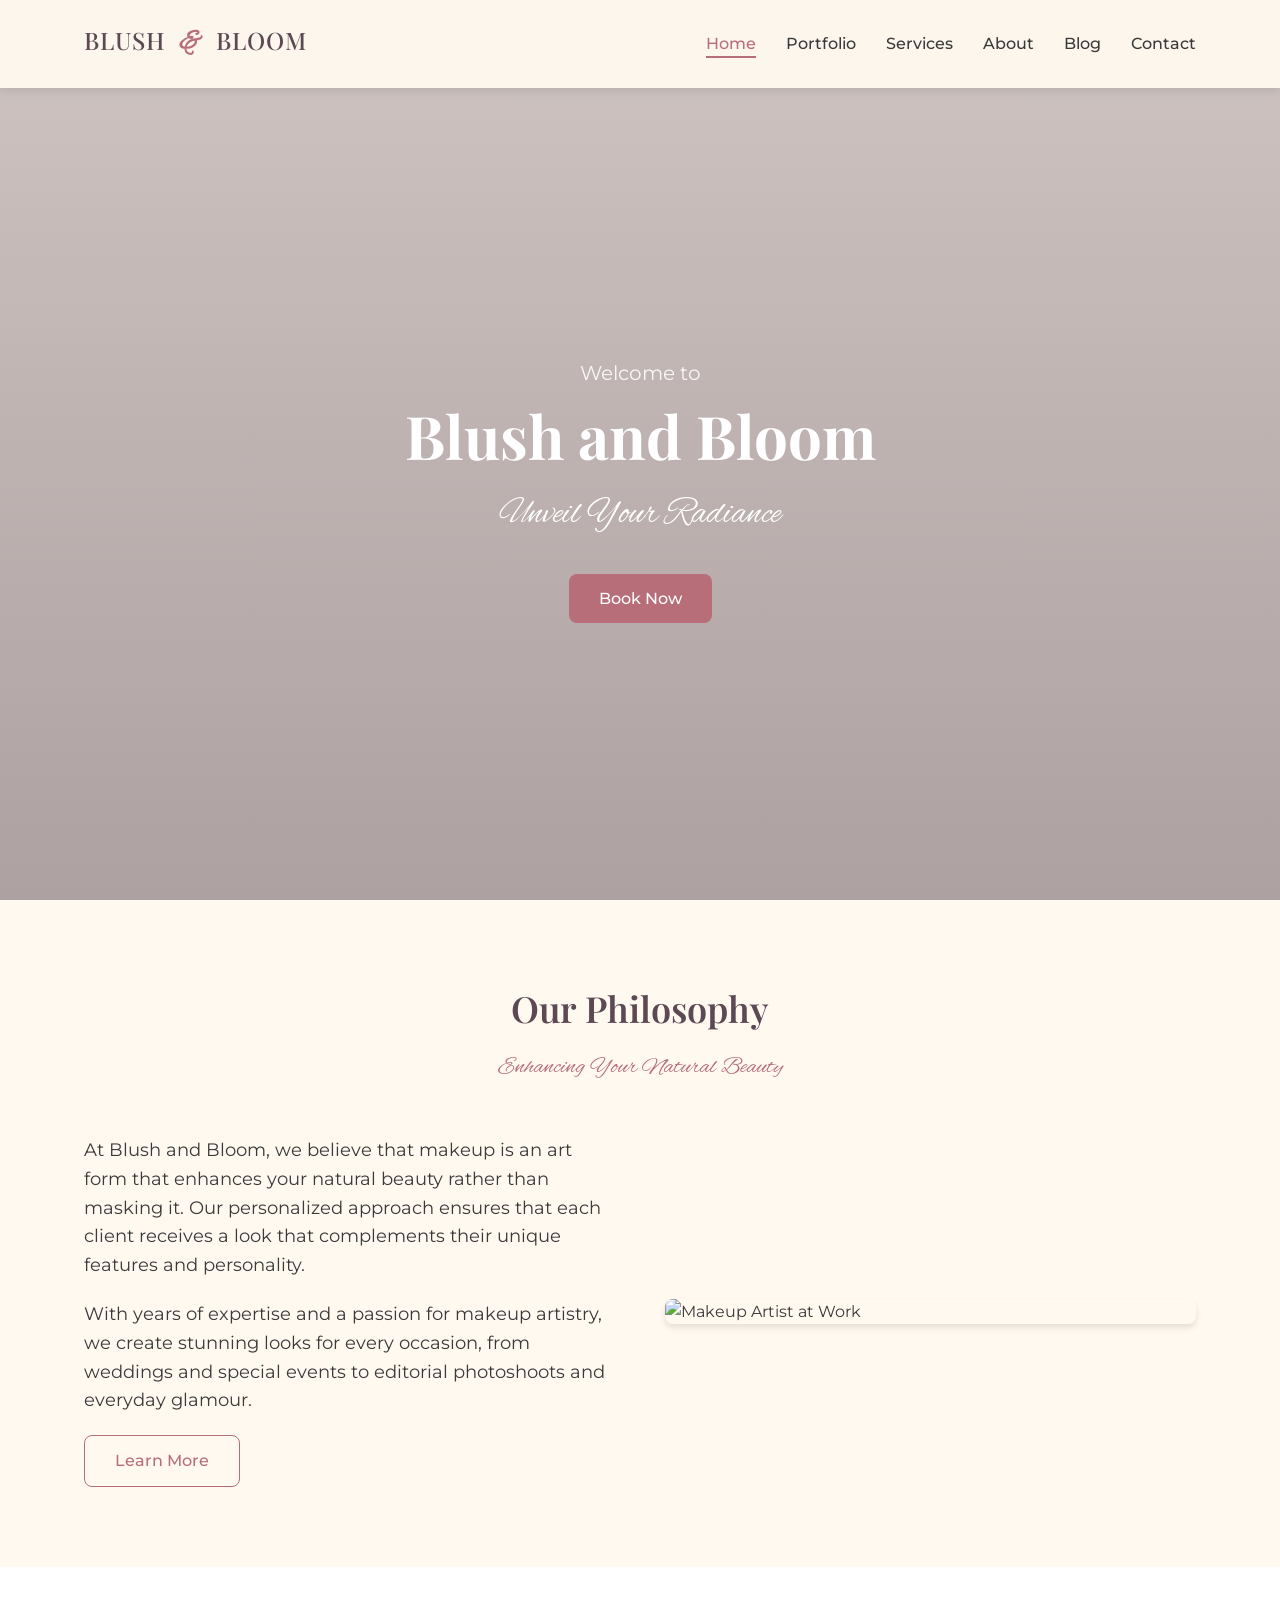
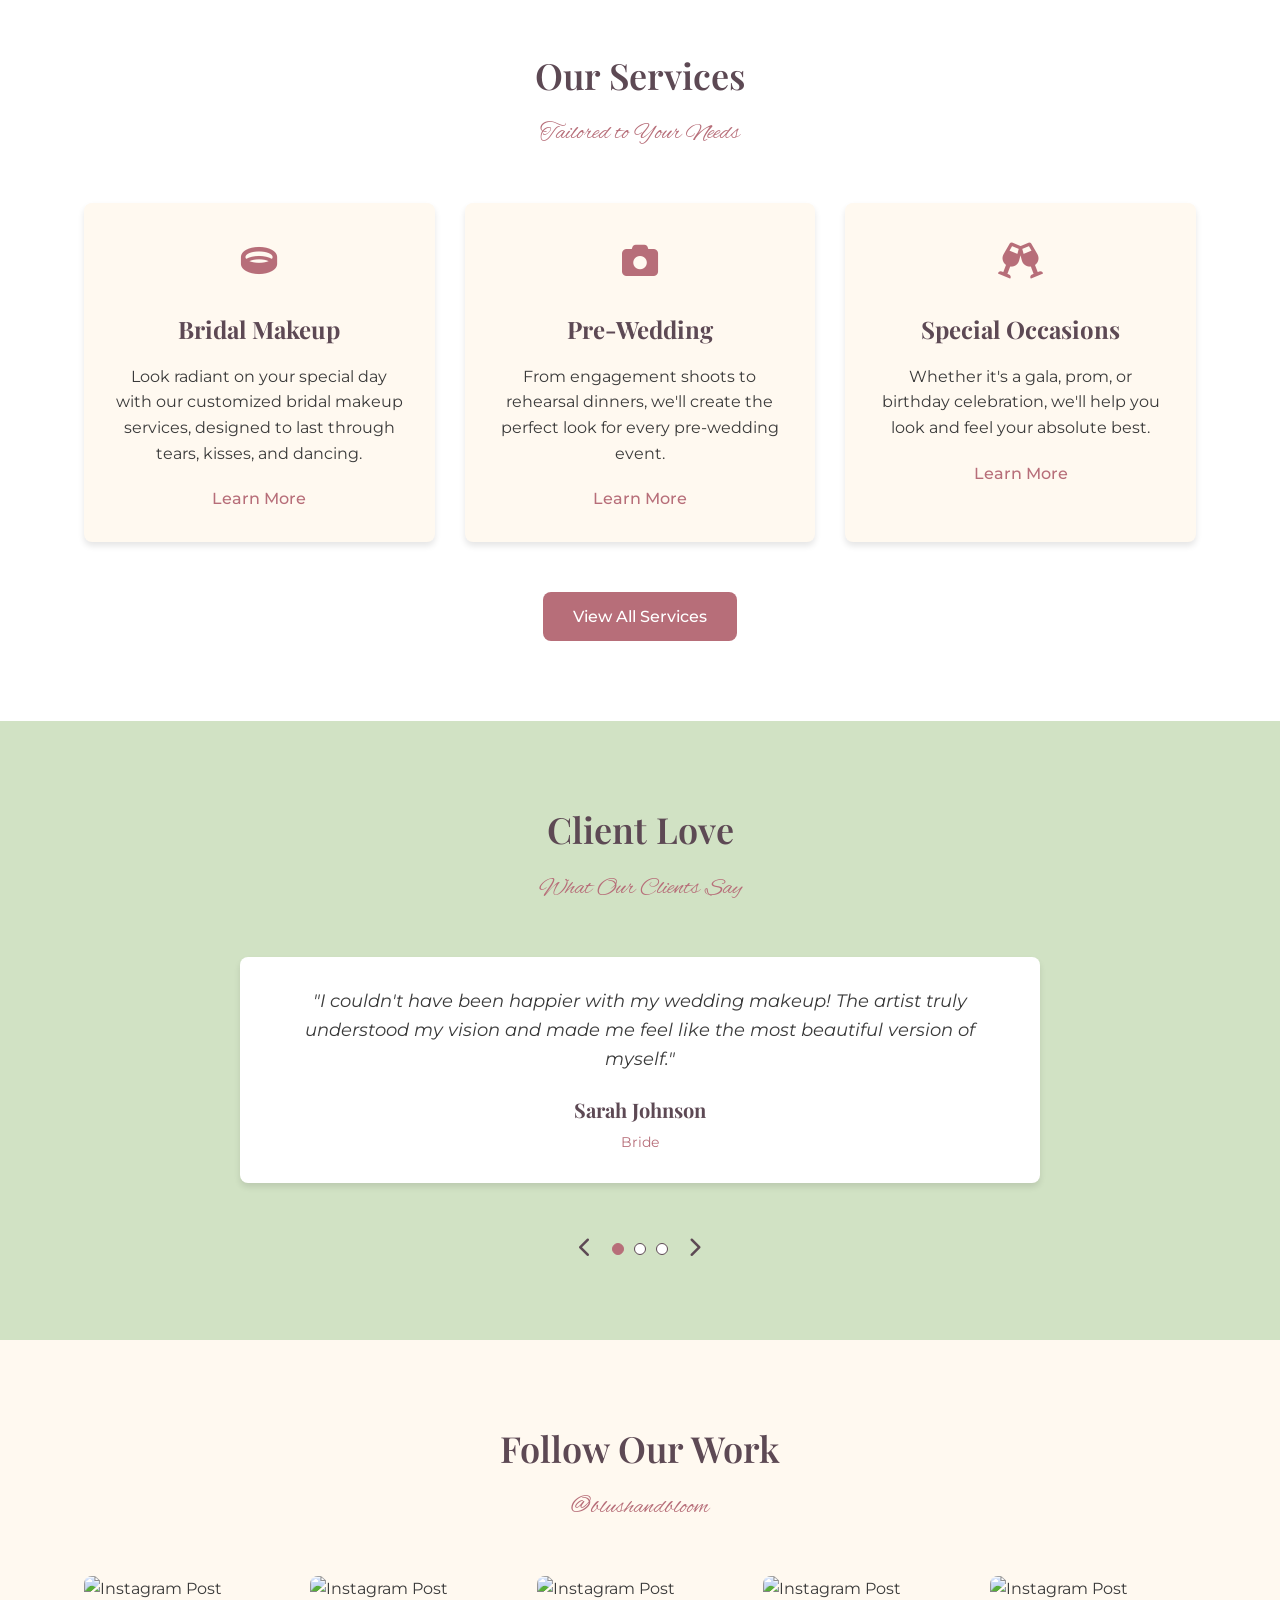
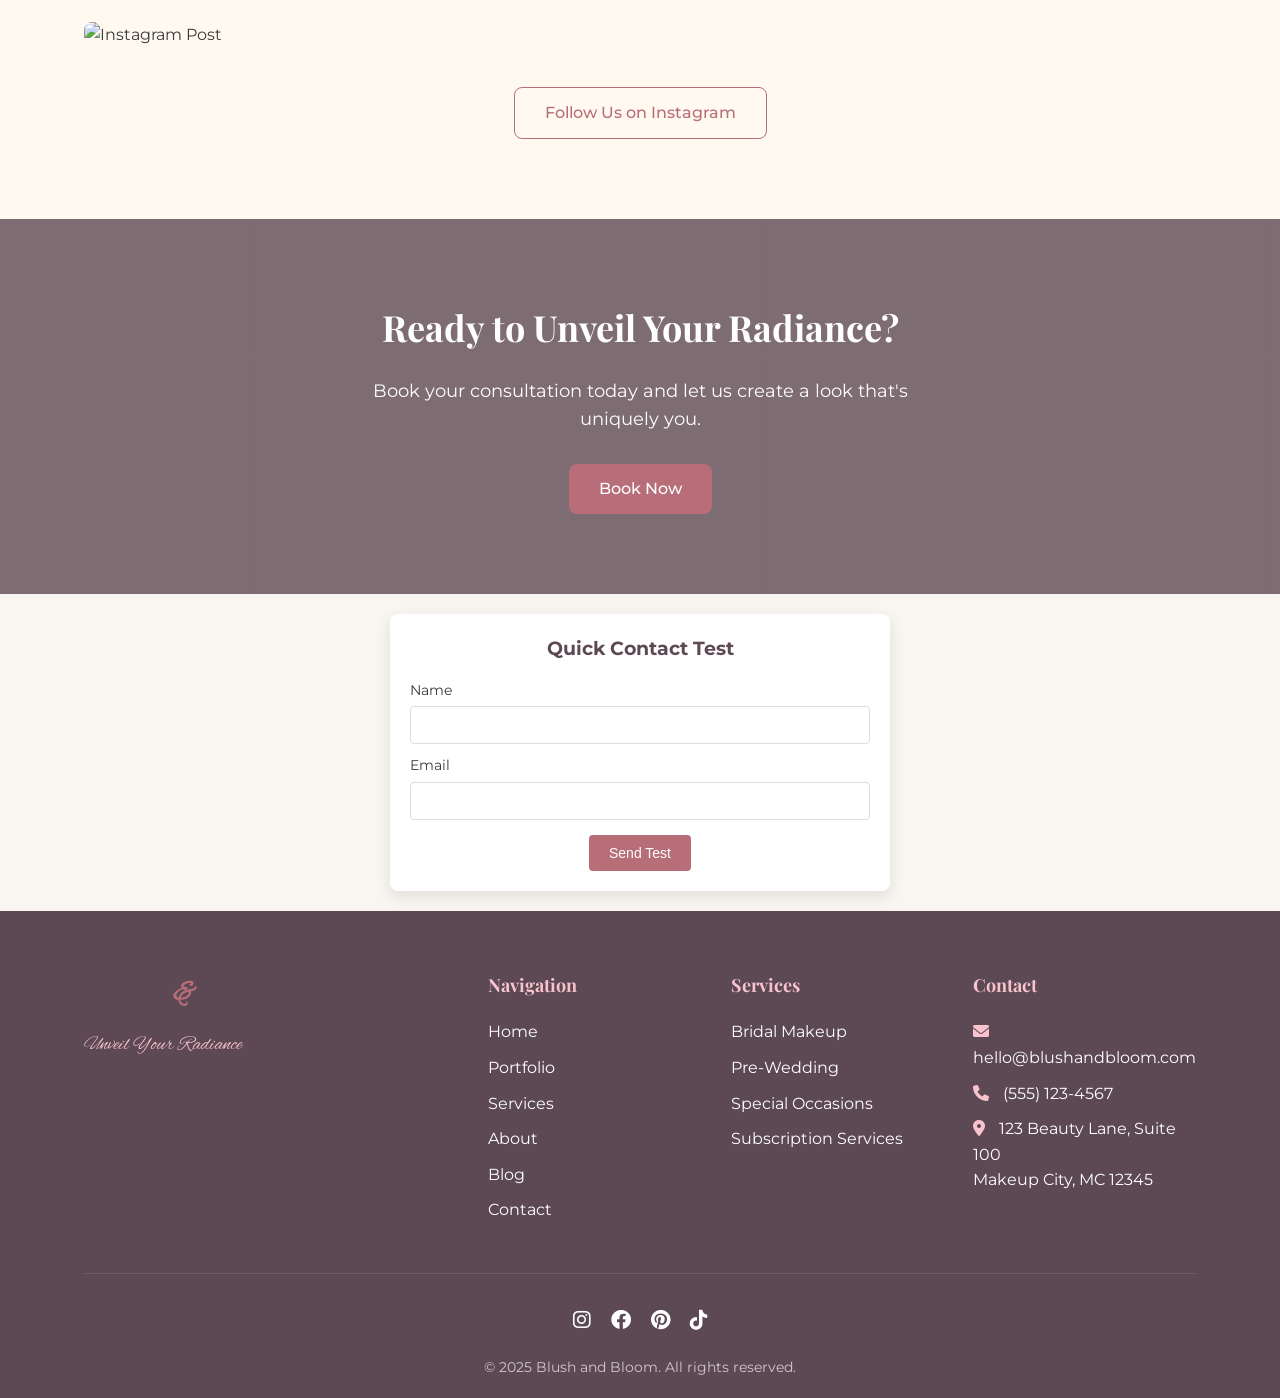
==== index.html @ 810da81d "Updated Pages" ====
<!DOCTYPE html>
<html lang="en">
<head>
    <meta charset="UTF-8">
    <meta name="viewport" content="width=device-width, initial-scale=1.0">
    <title>Blush and Bloom | Unveil Your Radiance</title>
    <link rel="stylesheet" href="css/styles.css">
    <link rel="preconnect" href="https://fonts.googleapis.com">
    <link rel="preconnect" href="https://fonts.gstatic.com" crossorigin>
    <link href="https://fonts.googleapis.com/css2?family=Alex+Brush&family=Montserrat:wght@300;400;500;600&family=Playfair+Display:wght@400;500;600;700&display=swap" rel="stylesheet">
    <link rel="stylesheet" href="https://cdnjs.cloudflare.com/ajax/libs/font-awesome/6.0.0/css/all.min.css">
</head>
<body>
    <header class="header">
        <div class="container">
            <div class="logo">
                <a href="index.html">
                    <h1><span class="logo-text">BLUSH</span> <span class="logo-and">&</span> <span class="logo-text">BLOOM</span></h1>
                </a>
            </div>
            <nav class="nav">
                <ul class="nav-list">
                    <li class="nav-item"><a href="index.html" class="nav-link active">Home</a></li>
                    <li class="nav-item"><a href="portfolio.html" class="nav-link">Portfolio</a></li>
                    <li class="nav-item"><a href="services.html" class="nav-link">Services</a></li>
                    <li class="nav-item"><a href="about.html" class="nav-link">About</a></li>
                    <li class="nav-item"><a href="blog.html" class="nav-link">Blog</a></li>
                    <li class="nav-item"><a href="contact.html" class="nav-link">Contact</a></li>
                </ul>
            </nav>
            <div class="mobile-menu-toggle">
                <i class="fas fa-bars"></i>
            </div>
        </div>
    </header>

    <main>
        <!-- Hero Section -->
        <section class="hero">
            <div class="hero-content">
                <h2 class="hero-subtitle">Welcome to</h2>
                <h1 class="hero-title">Blush and Bloom</h1>
                <p class="hero-tagline">Unveil Your Radiance</p>
                <a href="contact.html" class="btn btn-primary">Book Now</a>
            </div>
        </section>

        <!-- Introduction Section -->
        <section class="intro section">
            <div class="container">
                <div class="section-header">
                    <h2 class="section-title">Our Philosophy</h2>
                    <p class="section-subtitle">Enhancing Your Natural Beauty</p>
                </div>
                <div class="intro-content">
                    <div class="intro-text">
                        <p>At Blush and Bloom, we believe that makeup is an art form that enhances your natural beauty rather than masking it. Our personalized approach ensures that each client receives a look that complements their unique features and personality.</p>
                        <p>With years of expertise and a passion for makeup artistry, we create stunning looks for every occasion, from weddings and special events to editorial photoshoots and everyday glamour.</p>
                        <a href="about.html" class="btn btn-secondary">Learn More</a>
                    </div>
                    <div class="intro-image">
                        <img src="https://source.unsplash.com/random/600x800/?makeup" alt="Makeup Artist at Work">
                    </div>
                </div>
            </div>
        </section>

        <!-- Featured Services Section -->
        <section class="featured-services section">
            <div class="container">
                <div class="section-header">
                    <h2 class="section-title">Our Services</h2>
                    <p class="section-subtitle">Tailored to Your Needs</p>
                </div>
                <div class="services-grid">
                    <div class="service-card">
                        <div class="service-icon">
                            <i class="fas fa-ring"></i>
                        </div>
                        <h3 class="service-title">Bridal Makeup</h3>
                        <p class="service-description">Look radiant on your special day with our customized bridal makeup services, designed to last through tears, kisses, and dancing.</p>
                        <a href="services.html#bridal" class="service-link">Learn More</a>
                    </div>
                    <div class="service-card">
                        <div class="service-icon">
                            <i class="fas fa-camera"></i>
                        </div>
                        <h3 class="service-title">Pre-Wedding</h3>
                        <p class="service-description">From engagement shoots to rehearsal dinners, we'll create the perfect look for every pre-wedding event.</p>
                        <a href="services.html#pre-wedding" class="service-link">Learn More</a>
                    </div>
                    <div class="service-card">
                        <div class="service-icon">
                            <i class="fas fa-glass-cheers"></i>
                        </div>
                        <h3 class="service-title">Special Occasions</h3>
                        <p class="service-description">Whether it's a gala, prom, or birthday celebration, we'll help you look and feel your absolute best.</p>
                        <a href="services.html#special" class="service-link">Learn More</a>
                    </div>
                </div>
                <div class="services-cta">
                    <a href="services.html" class="btn btn-primary">View All Services</a>
                </div>
            </div>
        </section>

        <!-- Testimonials Section -->
        <section class="testimonials section">
            <div class="container">
                <div class="section-header">
                    <h2 class="section-title">Client Love</h2>
                    <p class="section-subtitle">What Our Clients Say</p>
                </div>
                <div class="testimonial-slider">
                    <div class="testimonial-slide active">
                        <div class="testimonial-content">
                            <p class="testimonial-text">"I couldn't have been happier with my wedding makeup! The artist truly understood my vision and made me feel like the most beautiful version of myself."</p>
                            <div class="testimonial-author">
                                <h4 class="author-name">Sarah Johnson</h4>
                                <p class="author-title">Bride</p>
                            </div>
                        </div>
                    </div>
                    <div class="testimonial-slide">
                        <div class="testimonial-content">
                            <p class="testimonial-text">"The team at Blush and Bloom made my daughter's prom preparation stress-free and fun. Her makeup was flawless and lasted all night!"</p>
                            <div class="testimonial-author">
                                <h4 class="author-name">Michelle Davis</h4>
                                <p class="author-title">Mother of the Prom Queen</p>
                            </div>
                        </div>
                    </div>
                    <div class="testimonial-slide">
                        <div class="testimonial-content">
                            <p class="testimonial-text">"As someone who rarely wears makeup, I was nervous about my photoshoot. The artist listened to my concerns and created a natural look that still photographed beautifully."</p>
                            <div class="testimonial-author">
                                <h4 class="author-name">Emma Thompson</h4>
                                <p class="author-title">Professional Headshot Client</p>
                            </div>
                        </div>
                    </div>
                </div>
                <div class="testimonial-controls">
                    <button class="testimonial-control prev" aria-label="Previous testimonial">
                        <i class="fas fa-chevron-left"></i>
                    </button>
                    <div class="testimonial-indicators">
                        <button class="testimonial-indicator active" aria-label="Go to testimonial 1"></button>
                        <button class="testimonial-indicator" aria-label="Go to testimonial 2"></button>
                        <button class="testimonial-indicator" aria-label="Go to testimonial 3"></button>
                    </div>
                    <button class="testimonial-control next" aria-label="Next testimonial">
                        <i class="fas fa-chevron-right"></i>
                    </button>
                </div>
            </div>
        </section>

        <!-- Instagram Feed Section -->
        <section class="instagram section">
            <div class="container">
                <div class="section-header">
                    <h2 class="section-title">Follow Our Work</h2>
                    <p class="section-subtitle">@blushandbloom</p>
                </div>
                <div class="instagram-grid">
                    <a href="#" class="instagram-item">
                        <img src="https://source.unsplash.com/random/300x300/?makeup,1" alt="Instagram Post">
                    </a>
                    <a href="#" class="instagram-item">
                        <img src="https://source.unsplash.com/random/300x300/?makeup,2" alt="Instagram Post">
                    </a>
                    <a href="#" class="instagram-item">
                        <img src="https://source.unsplash.com/random/300x300/?makeup,3" alt="Instagram Post">
                    </a>
                    <a href="#" class="instagram-item">
                        <img src="https://source.unsplash.com/random/300x300/?makeup,4" alt="Instagram Post">
                    </a>
                    <a href="#" class="instagram-item">
                        <img src="https://source.unsplash.com/random/300x300/?makeup,5" alt="Instagram Post">
                    </a>
                    <a href="#" class="instagram-item">
                        <img src="https://source.unsplash.com/random/300x300/?makeup,6" alt="Instagram Post">
                    </a>
                </div>
                <div class="instagram-cta">
                    <a href="https://instagram.com" target="_blank" class="btn btn-secondary">Follow Us on Instagram</a>
                </div>
            </div>
        </section>

        <!-- CTA Section -->
        <section class="cta section">
            <div class="container">
                <div class="cta-content">
                    <h2 class="cta-title">Ready to Unveil Your Radiance?</h2>
                    <p class="cta-text">Book your consultation today and let us create a look that's uniquely you.</p>
                    <a href="contact.html" class="btn btn-primary">Book Now</a>
                </div>
            </div>
        </section>
        
        <!-- Test Form Section (for Netlify testing) -->
        <section class="section" style="background-color: #f9f5f0; padding: 2rem 0;">
            <div class="container">
                <div style="max-width: 500px; margin: 0 auto; background: white; padding: 2rem; border-radius: 8px; box-shadow: 0 5px 15px rgba(0,0,0,0.1);">
                    <h3 style="text-align: center; margin-bottom: 1.5rem; color: #5D4954;">Quick Contact Test</h3>
                    <form method="POST" netlify netlify-honeypot="bot-field" name="quick-contact">
                        <input type="hidden" name="form-name" value="quick-contact">
                        <input type="hidden" name="bot-field">
                        <div style="margin-bottom: 1rem;">
                            <label for="test-name" style="display: block; margin-bottom: 0.5rem; font-size: 1.4rem;">Name</label>
                            <input type="text" id="test-name" name="name" style="width: 100%; padding: 1rem; border: 1px solid #ddd; border-radius: 4px; font-size: 1.4rem;" required>
                        </div>
                        <div style="margin-bottom: 1.5rem;">
                            <label for="test-email" style="display: block; margin-bottom: 0.5rem; font-size: 1.4rem;">Email</label>
                            <input type="email" id="test-email" name="email" style="width: 100%; padding: 1rem; border: 1px solid #ddd; border-radius: 4px; font-size: 1.4rem;" required>
                        </div>
                        <div style="text-align: center;">
                            <button type="submit" style="background-color: #B76E79; color: white; border: none; padding: 1rem 2rem; border-radius: 4px; font-size: 1.4rem; cursor: pointer;">Send Test</button>
                        </div>
                    </form>
                </div>
            </div>
        </section>
    </main>

    <footer class="footer">
        <div class="container">
            <div class="footer-content">
                <div class="footer-logo">
                    <h2><span class="logo-text">BLUSH</span> <span class="logo-and">&</span> <span class="logo-text">BLOOM</span></h2>
                    <p class="footer-tagline">Unveil Your Radiance</p>
                </div>
                <div class="footer-links">
                    <div class="footer-column">
                        <h3 class="footer-heading">Navigation</h3>
                        <ul class="footer-nav">
                            <li><a href="index.html">Home</a></li>
                            <li><a href="portfolio.html">Portfolio</a></li>
                            <li><a href="services.html">Services</a></li>
                            <li><a href="about.html">About</a></li>
                            <li><a href="blog.html">Blog</a></li>
                            <li><a href="contact.html">Contact</a></li>
                        </ul>
                    </div>
                    <div class="footer-column">
                        <h3 class="footer-heading">Services</h3>
                        <ul class="footer-nav">
                            <li><a href="services.html#bridal">Bridal Makeup</a></li>
                            <li><a href="services.html#pre-wedding">Pre-Wedding</a></li>
                            <li><a href="services.html#special">Special Occasions</a></li>
                            <li><a href="services.html#subscription">Subscription Services</a></li>
                        </ul>
                    </div>
                    <div class="footer-column">
                        <h3 class="footer-heading">Contact</h3>
                        <ul class="footer-contact">
                            <li><i class="fas fa-envelope"></i> hello@blushandbloom.com</li>
                            <li><i class="fas fa-phone"></i> (555) 123-4567</li>
                            <li><i class="fas fa-map-marker-alt"></i> 123 Beauty Lane, Suite 100<br>Makeup City, MC 12345</li>
                        </ul>
                    </div>
                </div>
            </div>
            <div class="footer-bottom">
                <div class="social-links">
                    <a href="#" class="social-link"><i class="fab fa-instagram"></i></a>
                    <a href="#" class="social-link"><i class="fab fa-facebook"></i></a>
                    <a href="#" class="social-link"><i class="fab fa-pinterest"></i></a>
                    <a href="#" class="social-link"><i class="fab fa-tiktok"></i></a>
                </div>
                <p class="copyright">&copy; 2025 Blush and Bloom. All rights reserved.</p>
            </div>
        </div>
    </footer>

    <script src="js/main.js"></script>
    
    <!-- Hidden forms for Netlify to detect during build -->
    <form name="contact-page" netlify netlify-honeypot="bot-field" hidden>
        <input type="text" name="name" />
        <input type="email" name="email" />
        <input type="tel" name="phone" />
        <input type="date" name="event-date" />
        <select name="service"></select>
        <select name="contact-preference"></select>
        <textarea name="message"></textarea>
        <input type="file" name="reference-images" />
        <input type="checkbox" name="consent" />
    </form>
    
    <form name="quick-contact" netlify netlify-honeypot="bot-field" hidden>
        <input type="text" name="name" />
        <input type="email" name="email" />
    </form>
</body>
</html>
---- css/styles.css ----
/* 
   Blush and Bloom - Main Stylesheet
   Color Palette:
   - Blush Pink: #F8C3CD
   - Rose Gold: #B76E79
   - Cream: #FFF9F0
   - Deep Plum: #5D4954
   - Soft Sage: #D1E2C4
   - Charcoal: #3A3A3A
*/

/* ===== RESET & BASE STYLES ===== */
*, *::before, *::after {
    box-sizing: border-box;
    margin: 0;
    padding: 0;
}

:root {
    --color-blush: #F8C3CD;
    --color-rose-gold: #B76E79;
    --color-cream: #FFF9F0;
    --color-plum: #5D4954;
    --color-sage: #D1E2C4;
    --color-charcoal: #3A3A3A;
    
    --font-primary: 'Playfair Display', serif;
    --font-secondary: 'Montserrat', sans-serif;
    --font-accent: 'Alex Brush', cursive;
    
    --transition: all 0.3s ease;
    --shadow: 0 4px 6px rgba(0, 0, 0, 0.1);
    --border-radius: 8px;
}

html {
    font-size: 62.5%; /* 10px = 1rem */
    scroll-behavior: smooth;
}

body {
    font-family: var(--font-secondary);
    font-size: 1.6rem;
    line-height: 1.6;
    color: var(--color-charcoal);
    background-color: var(--color-cream);
    overflow-x: hidden;
}

img {
    max-width: 100%;
    height: auto;
    display: block;
}

a {
    text-decoration: none;
    color: inherit;
    transition: var(--transition);
}

ul, ol {
    list-style: none;
}

.container {
    width: 90%;
    max-width: 1200px;
    margin: 0 auto;
    padding: 0 2rem;
}

.section {
    padding: 8rem 0;
}

.section-header {
    text-align: center;
    margin-bottom: 5rem;
}

.section-title {
    font-family: var(--font-primary);
    font-size: 3.6rem;
    color: var(--color-plum);
    margin-bottom: 1rem;
    font-weight: 600;
}

.section-subtitle {
    font-family: var(--font-accent);
    font-size: 2.4rem;
    color: var(--color-rose-gold);
    margin-bottom: 2rem;
}

/* ===== BUTTONS ===== */
.btn {
    display: inline-block;
    padding: 1.2rem 3rem;
    border-radius: var(--border-radius);
    font-family: var(--font-secondary);
    font-size: 1.6rem;
    font-weight: 500;
    text-align: center;
    cursor: pointer;
    transition: var(--transition);
    border: none;
}

.btn-primary {
    background-color: var(--color-rose-gold);
    color: white;
}

.btn-primary:hover {
    background-color: var(--color-plum);
    transform: translateY(-3px);
    box-shadow: var(--shadow);
}

.btn-secondary {
    background-color: transparent;
    color: var(--color-rose-gold);
    border: 1px solid var(--color-rose-gold);
}

.btn-secondary:hover {
    background-color: var(--color-rose-gold);
    color: white;
    transform: translateY(-3px);
    box-shadow: var(--shadow);
}

/* ===== HEADER & NAVIGATION ===== */
.header {
    position: fixed;
    top: 0;
    left: 0;
    width: 100%;
    z-index: 1000;
    background-color: rgba(255, 249, 240, 0.95);
    box-shadow: 0 2px 10px rgba(0, 0, 0, 0.1);
    padding: 2rem 0;
    transition: var(--transition);
}

.header .container {
    display: flex;
    justify-content: space-between;
    align-items: center;
}

.logo a {
    display: flex;
    align-items: center;
}

.logo h1 {
    font-size: 2.4rem;
    letter-spacing: 1px;
}

.logo-text {
    font-family: var(--font-primary);
    color: var(--color-plum);
    font-weight: 500;
}

.logo-and {
    font-family: var(--font-accent);
    color: var(--color-rose-gold);
    font-size: 3rem;
    margin: 0 0.5rem;
}

.nav-list {
    display: flex;
    gap: 3rem;
}

.nav-link {
    font-family: var(--font-secondary);
    font-size: 1.6rem;
    color: var(--color-charcoal);
    font-weight: 500;
    position: relative;
}

.nav-link::after {
    content: '';
    position: absolute;
    bottom: -5px;
    left: 0;
    width: 0;
    height: 2px;
    background-color: var(--color-rose-gold);
    transition: var(--transition);
}

.nav-link:hover::after,
.nav-link.active::after {
    width: 100%;
}

.nav-link:hover,
.nav-link.active {
    color: var(--color-rose-gold);
}

.mobile-menu-toggle {
    display: none;
    font-size: 2.4rem;
    color: var(--color-plum);
    cursor: pointer;
}

/* ===== HERO SECTION ===== */
.hero {
    height: 100vh;
    background: linear-gradient(rgba(93, 73, 84, 0.3), rgba(93, 73, 84, 0.5)), url('https://source.unsplash.com/random/1920x1080/?makeup,beauty') no-repeat center center/cover;
    display: flex;
    align-items: center;
    justify-content: center;
    text-align: center;
    color: white;
    padding-top: 8rem;
}

.hero-content {
    max-width: 800px;
    padding: 0 2rem;
}

.hero-subtitle {
    font-family: var(--font-secondary);
    font-size: 2rem;
    font-weight: 400;
    margin-bottom: 1rem;
    opacity: 0.9;
}

.hero-title {
    font-family: var(--font-primary);
    font-size: 6rem;
    font-weight: 700;
    margin-bottom: 1.5rem;
    line-height: 1.2;
}

.hero-tagline {
    font-family: var(--font-accent);
    font-size: 3.6rem;
    margin-bottom: 3rem;
}

/* ===== INTRO SECTION ===== */
.intro-content {
    display: grid;
    grid-template-columns: 1fr 1fr;
    gap: 5rem;
    align-items: center;
}

.intro-text {
    font-size: 1.8rem;
}

.intro-text p {
    margin-bottom: 2rem;
}

.intro-image {
    border-radius: var(--border-radius);
    overflow: hidden;
    box-shadow: var(--shadow);
}

.intro-image img {
    transition: var(--transition);
}

.intro-image:hover img {
    transform: scale(1.05);
}

/* ===== SERVICES SECTION ===== */
.featured-services {
    background-color: white;
}

.services-grid {
    display: grid;
    grid-template-columns: repeat(auto-fit, minmax(300px, 1fr));
    gap: 3rem;
    margin-bottom: 5rem;
}

.service-card {
    background-color: var(--color-cream);
    border-radius: var(--border-radius);
    padding: 3rem;
    text-align: center;
    box-shadow: var(--shadow);
    transition: var(--transition);
}

.service-card:hover {
    transform: translateY(-10px);
    box-shadow: 0 10px 20px rgba(0, 0, 0, 0.1);
}

.service-icon {
    font-size: 3.6rem;
    color: var(--color-rose-gold);
    margin-bottom: 2rem;
}

.service-title {
    font-family: var(--font-primary);
    font-size: 2.4rem;
    color: var(--color-plum);
    margin-bottom: 1.5rem;
}

.service-description {
    margin-bottom: 2rem;
    color: var(--color-charcoal);
}

.service-link {
    color: var(--color-rose-gold);
    font-weight: 500;
    position: relative;
}

.service-link::after {
    content: '';
    position: absolute;
    bottom: -3px;
    left: 0;
    width: 0;
    height: 1px;
    background-color: var(--color-rose-gold);
    transition: var(--transition);
}

.service-link:hover::after {
    width: 100%;
}

.services-cta {
    text-align: center;
}

/* ===== TESTIMONIALS SECTION ===== */
.testimonials {
    background-color: var(--color-sage);
    position: relative;
}

.testimonial-slider {
    max-width: 800px;
    margin: 0 auto;
    position: relative;
    height: 250px;
}

.testimonial-slide {
    position: absolute;
    top: 0;
    left: 0;
    width: 100%;
    height: 100%;
    opacity: 0;
    visibility: hidden;
    transition: var(--transition);
}

.testimonial-slide.active {
    opacity: 1;
    visibility: visible;
}

.testimonial-content {
    background-color: white;
    padding: 3rem;
    border-radius: var(--border-radius);
    box-shadow: var(--shadow);
    text-align: center;
}

.testimonial-text {
    font-style: italic;
    font-size: 1.8rem;
    margin-bottom: 2rem;
    color: var(--color-charcoal);
}

.author-name {
    font-family: var(--font-primary);
    font-size: 2rem;
    color: var(--color-plum);
    margin-bottom: 0.5rem;
}

.author-title {
    font-size: 1.4rem;
    color: var(--color-rose-gold);
}

.testimonial-controls {
    display: flex;
    justify-content: center;
    align-items: center;
    margin-top: 3rem;
}

.testimonial-control {
    background: none;
    border: none;
    font-size: 2rem;
    color: var(--color-plum);
    cursor: pointer;
    transition: var(--transition);
}

.testimonial-control:hover {
    color: var(--color-rose-gold);
}

.testimonial-indicators {
    display: flex;
    gap: 1rem;
    margin: 0 2rem;
}

.testimonial-indicator {
    width: 1.2rem;
    height: 1.2rem;
    border-radius: 50%;
    background-color: white;
    border: 1px solid var(--color-plum);
    cursor: pointer;
    transition: var(--transition);
}

.testimonial-indicator.active,
.testimonial-indicator:hover {
    background-color: var(--color-rose-gold);
    border-color: var(--color-rose-gold);
}

/* ===== INSTAGRAM SECTION ===== */
.instagram-grid {
    display: grid;
    grid-template-columns: repeat(auto-fit, minmax(200px, 1fr));
    gap: 2rem;
    margin-bottom: 4rem;
}

.instagram-item {
    border-radius: var(--border-radius);
    overflow: hidden;
    position: relative;
}

.instagram-item::before {
    content: '';
    position: absolute;
    top: 0;
    left: 0;
    width: 100%;
    height: 100%;
    background-color: rgba(183, 110, 121, 0.3);
    opacity: 0;
    transition: var(--transition);
    z-index: 1;
}

.instagram-item:hover::before {
    opacity: 1;
}

.instagram-item img {
    transition: var(--transition);
}

.instagram-item:hover img {
    transform: scale(1.1);
}

.instagram-cta {
    text-align: center;
}

/* ===== CTA SECTION ===== */
.cta {
    background: linear-gradient(rgba(93, 73, 84, 0.8), rgba(93, 73, 84, 0.8)), url('https://source.unsplash.com/random/1920x1080/?makeup,beauty,2') no-repeat center center/cover;
    color: white;
    text-align: center;
    padding: 8rem 0;
}

.cta-title {
    font-family: var(--font-primary);
    font-size: 3.6rem;
    margin-bottom: 2rem;
}

.cta-text {
    font-size: 1.8rem;
    max-width: 600px;
    margin: 0 auto 3rem;
}

/* ===== FOOTER ===== */
.footer {
    background-color: var(--color-plum);
    color: white;
    padding: 6rem 0 2rem;
}

.footer-content {
    display: grid;
    grid-template-columns: 1fr 2fr;
    gap: 5rem;
    margin-bottom: 4rem;
}

.footer-logo h2 {
    font-size: 2.4rem;
    margin-bottom: 1rem;
}

.footer-tagline {
    font-family: var(--font-accent);
    font-size: 2rem;
    color: var(--color-blush);
    margin-bottom: 2rem;
}

.footer-links {
    display: grid;
    grid-template-columns: repeat(3, 1fr);
    gap: 3rem;
}

.footer-heading {
    font-family: var(--font-primary);
    font-size: 1.8rem;
    margin-bottom: 2rem;
    color: var(--color-blush);
}

.footer-nav li,
.footer-contact li {
    margin-bottom: 1rem;
}

.footer-nav a:hover {
    color: var(--color-blush);
}

.footer-contact i {
    margin-right: 1rem;
    color: var(--color-blush);
}

.footer-bottom {
    display: flex;
    flex-direction: column;
    align-items: center;
    padding-top: 3rem;
    border-top: 1px solid rgba(255, 255, 255, 0.1);
}

.social-links {
    display: flex;
    gap: 2rem;
    margin-bottom: 2rem;
}

.social-link {
    font-size: 2rem;
    transition: var(--transition);
}

.social-link:hover {
    color: var(--color-blush);
    transform: translateY(-3px);
}

.copyright {
    font-size: 1.4rem;
    opacity: 0.7;
}

/* ===== RESPONSIVE STYLES ===== */
@media (max-width: 992px) {
    html {
        font-size: 56.25%; /* 9px = 1rem */
    }
    
    .intro-content {
        grid-template-columns: 1fr;
        gap: 3rem;
    }
    
    .intro-text {
        order: 2;
    }
    
    .intro-image {
        order: 1;
    }
    
    .footer-content {
        grid-template-columns: 1fr;
        gap: 4rem;
    }
}

@media (max-width: 768px) {
    html {
        font-size: 50%; /* 8px = 1rem */
    }
    
    .nav-list {
        display: none;
    }
    
    .mobile-menu-toggle {
        display: block;
    }
    
    .hero-title {
        font-size: 5rem;
    }
    
    .hero-tagline {
        font-size: 3rem;
    }
    
    .section {
        padding: 6rem 0;
    }
    
    .footer-links {
        grid-template-columns: 1fr;
        gap: 3rem;
    }
}

@media (max-width: 576px) {
    .hero-title {
        font-size: 4rem;
    }
    
    .hero-tagline {
        font-size: 2.6rem;
    }
    
    .section-title {
        font-size: 3rem;
    }
    
    .section-subtitle {
        font-size: 2rem;
    }
    
    .services-grid {
        grid-template-columns: 1fr;
    }
}
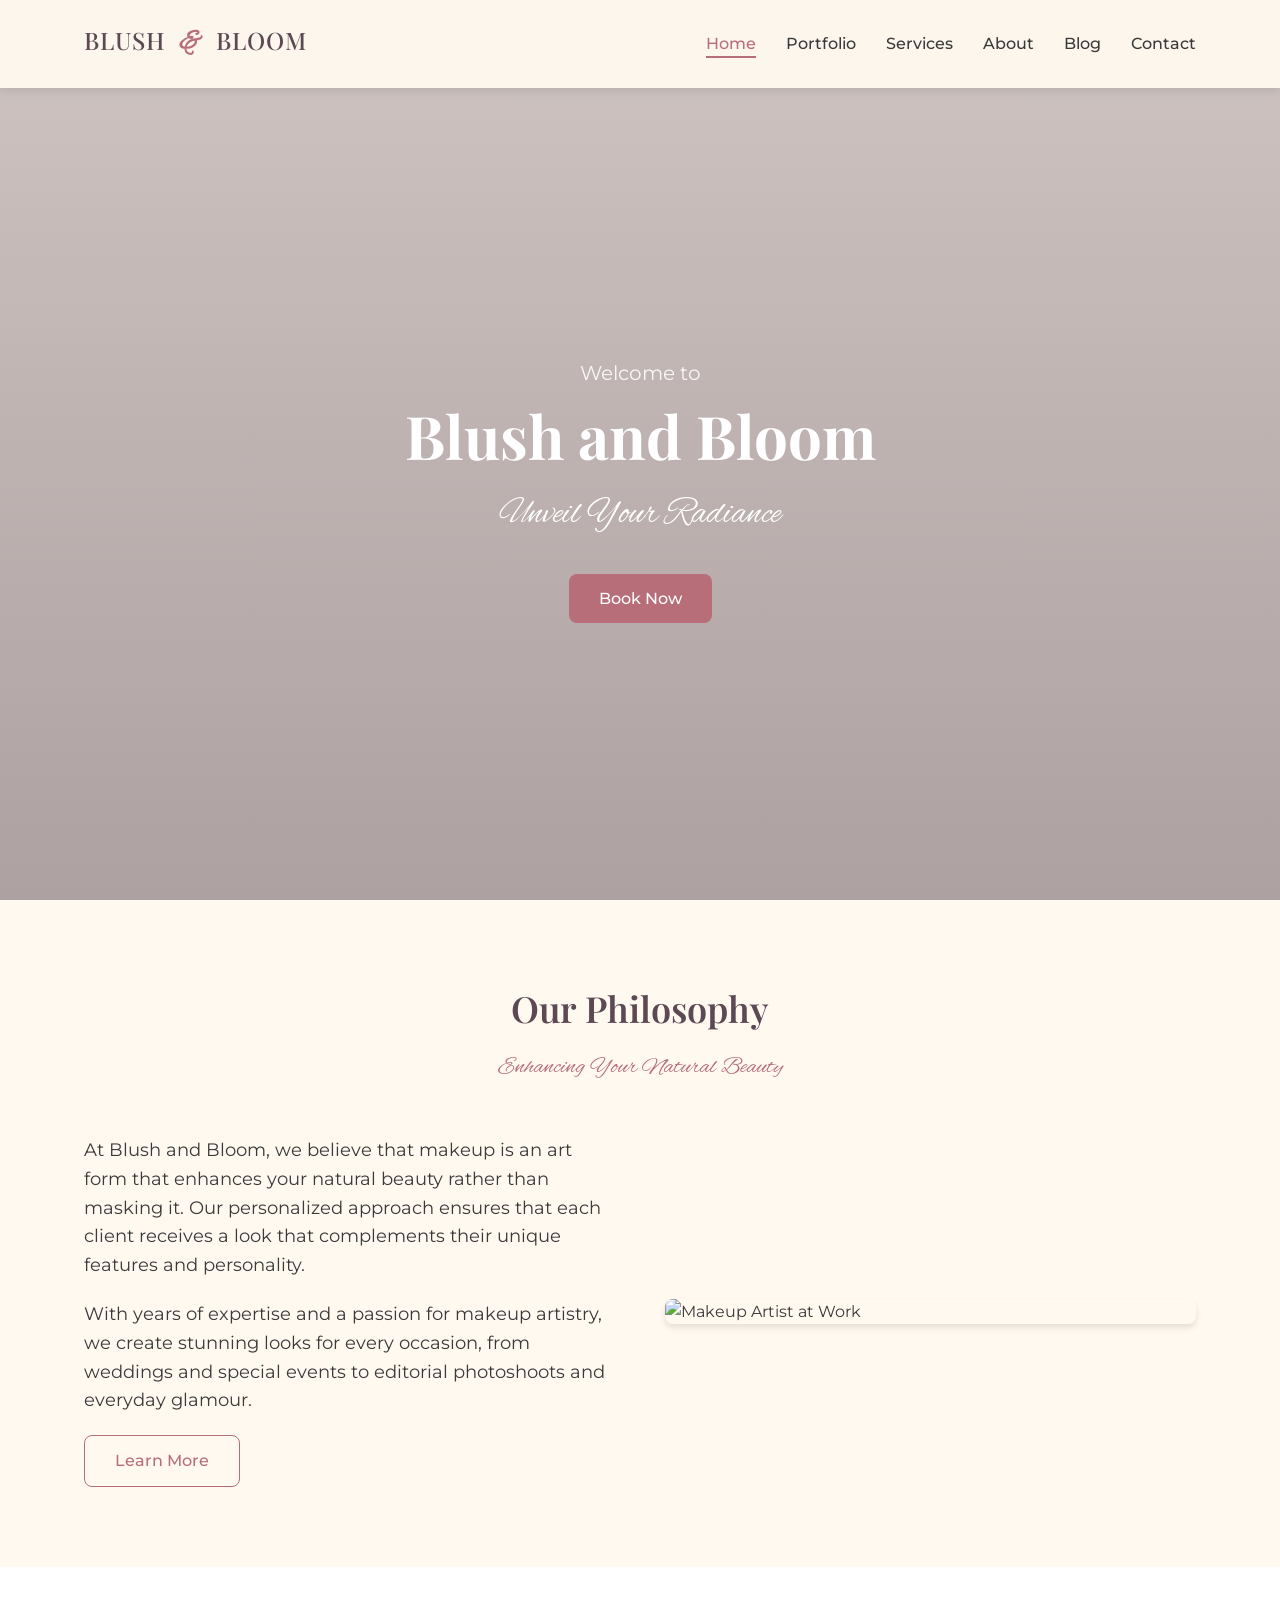
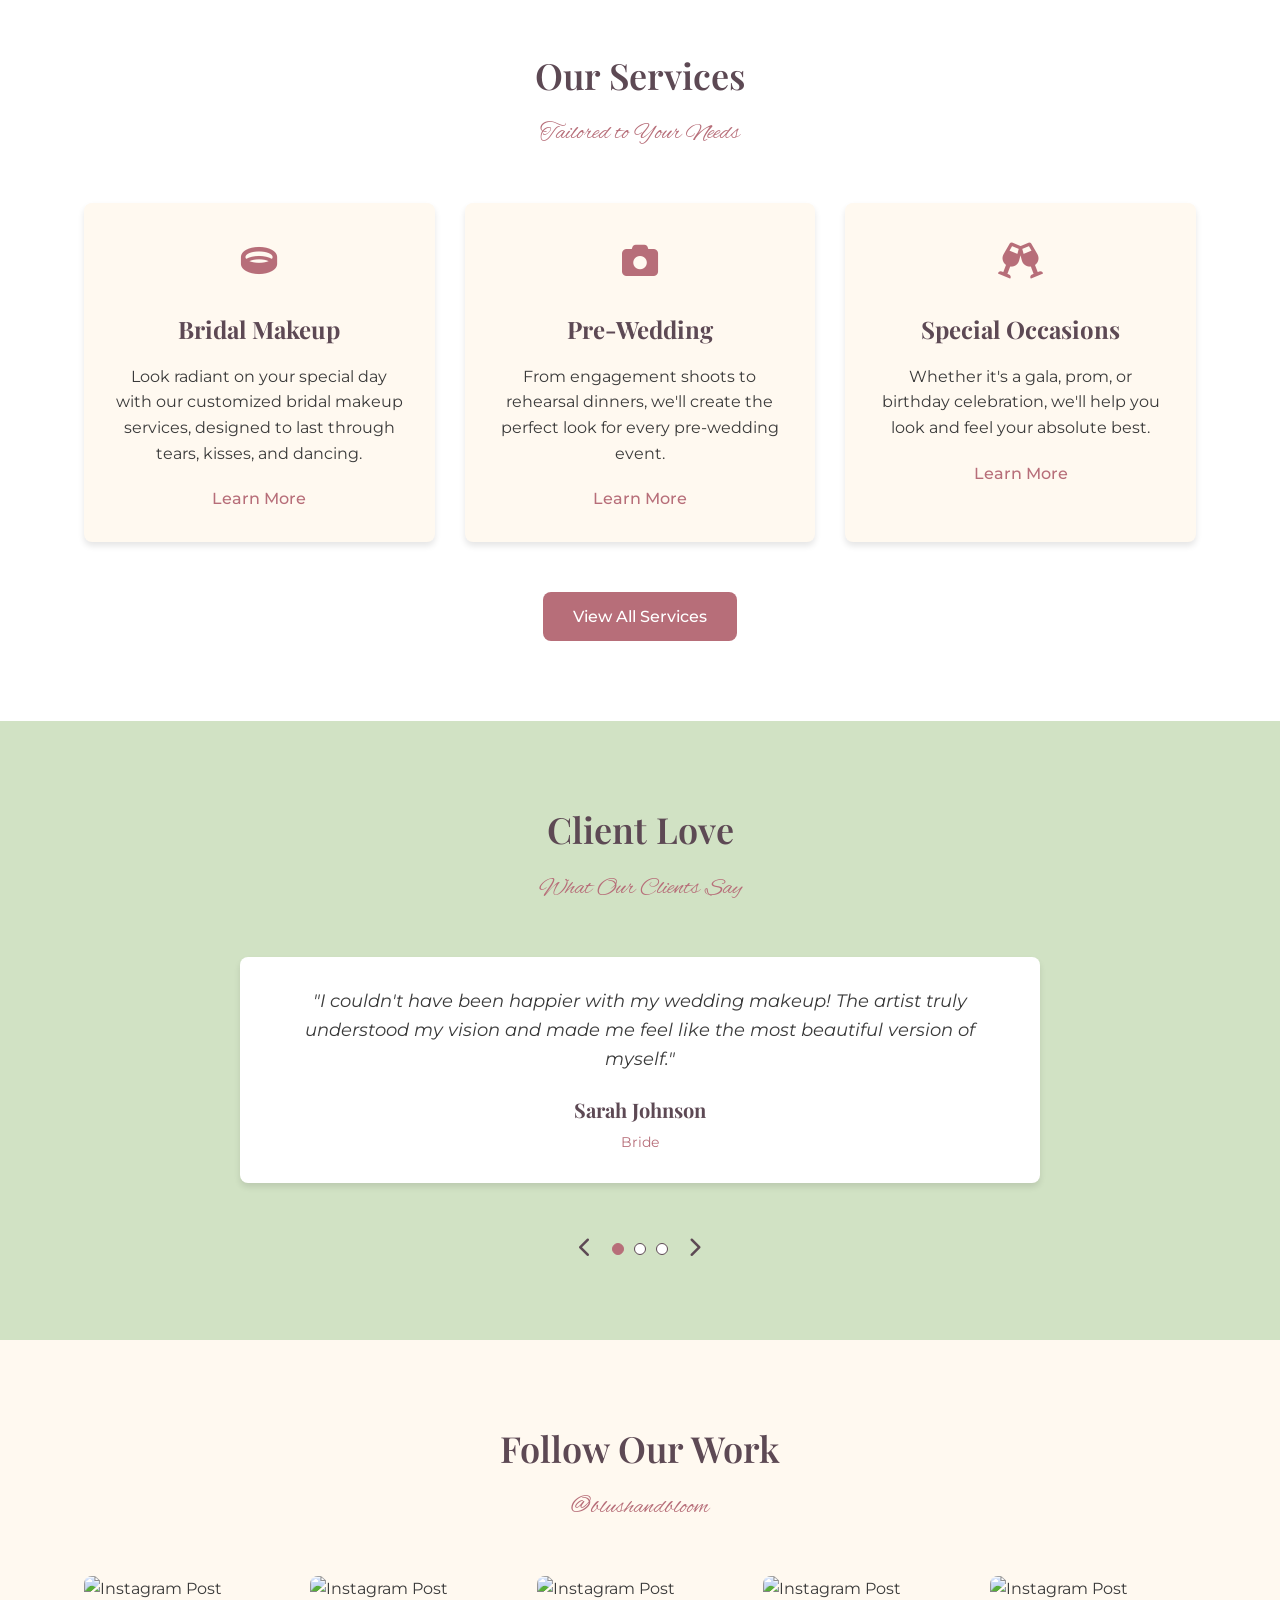
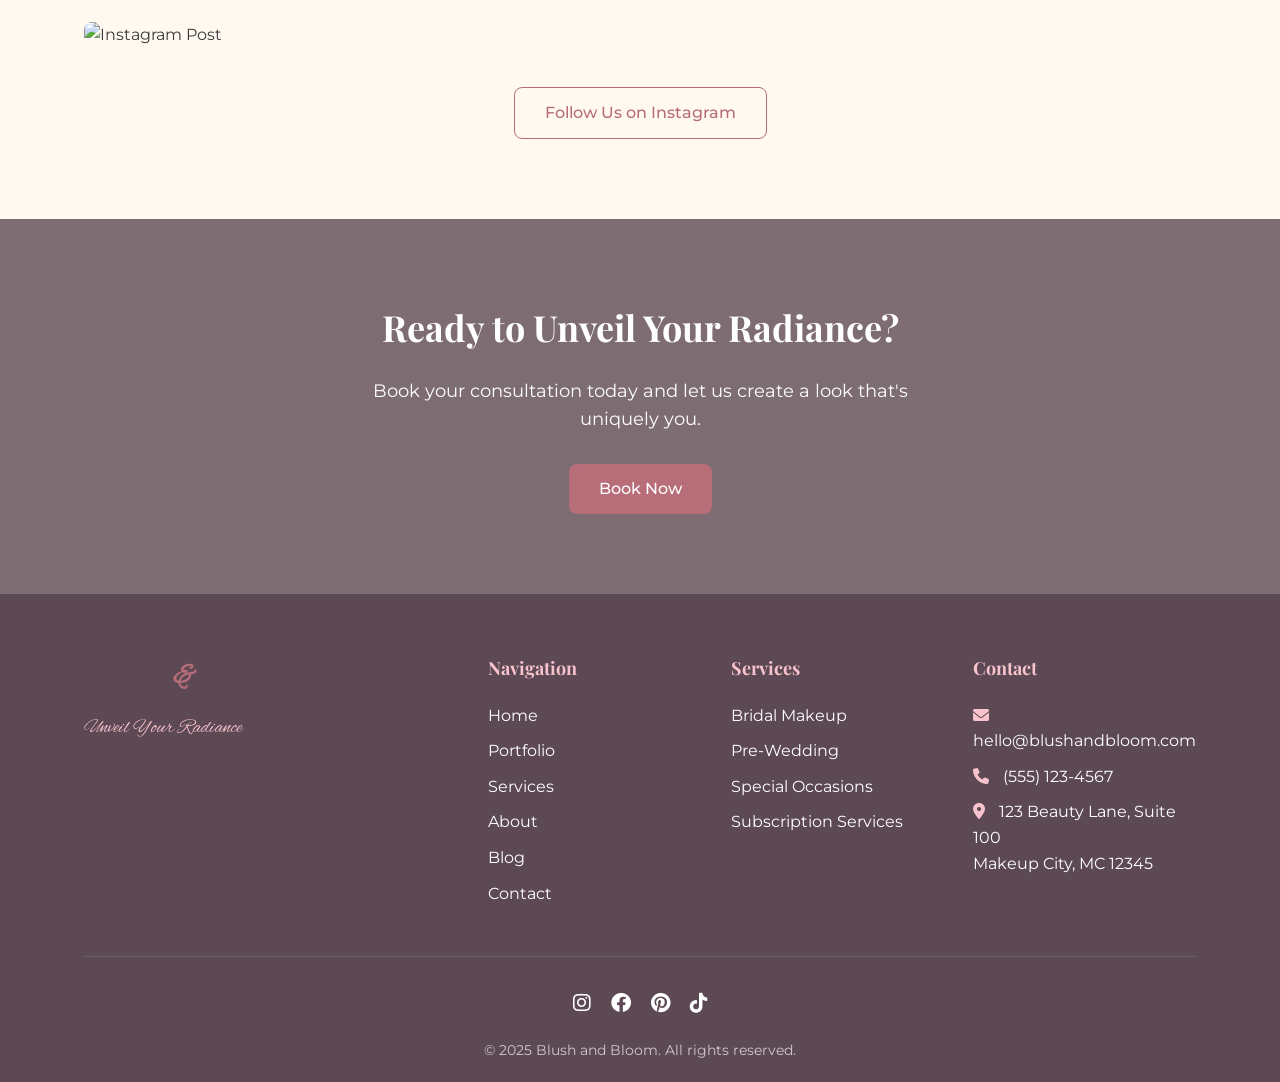
==== commit f7dba0a1: "Refractor" ====
--- a/index.html
+++ b/index.html
@@ -200,29 +200,6 @@
             </div>
         </section>
         
-        <!-- Test Form Section (for Netlify testing) -->
-        <section class="section" style="background-color: #f9f5f0; padding: 2rem 0;">
-            <div class="container">
-                <div style="max-width: 500px; margin: 0 auto; background: white; padding: 2rem; border-radius: 8px; box-shadow: 0 5px 15px rgba(0,0,0,0.1);">
-                    <h3 style="text-align: center; margin-bottom: 1.5rem; color: #5D4954;">Quick Contact Test</h3>
-                    <form method="POST" netlify netlify-honeypot="bot-field" name="quick-contact">
-                        <input type="hidden" name="form-name" value="quick-contact">
-                        <input type="hidden" name="bot-field">
-                        <div style="margin-bottom: 1rem;">
-                            <label for="test-name" style="display: block; margin-bottom: 0.5rem; font-size: 1.4rem;">Name</label>
-                            <input type="text" id="test-name" name="name" style="width: 100%; padding: 1rem; border: 1px solid #ddd; border-radius: 4px; font-size: 1.4rem;" required>
-                        </div>
-                        <div style="margin-bottom: 1.5rem;">
-                            <label for="test-email" style="display: block; margin-bottom: 0.5rem; font-size: 1.4rem;">Email</label>
-                            <input type="email" id="test-email" name="email" style="width: 100%; padding: 1rem; border: 1px solid #ddd; border-radius: 4px; font-size: 1.4rem;" required>
-                        </div>
-                        <div style="text-align: center;">
-                            <button type="submit" style="background-color: #B76E79; color: white; border: none; padding: 1rem 2rem; border-radius: 4px; font-size: 1.4rem; cursor: pointer;">Send Test</button>
-                        </div>
-                    </form>
-                </div>
-            </div>
-        </section>
     </main>
 
     <footer class="footer">
@@ -276,9 +253,10 @@
     </footer>
 
     <script src="js/main.js"></script>
+    <script src="js/form-test.js"></script>
     
-    <!-- Hidden forms for Netlify to detect during build -->
-    <form name="contact-page" netlify netlify-honeypot="bot-field" hidden>
+    <!-- Hidden form for Netlify to detect during build -->
+    <form name="contact-blush-bloom" netlify netlify-honeypot="bot-field" hidden>
         <input type="text" name="name" />
         <input type="email" name="email" />
         <input type="tel" name="phone" />
@@ -289,10 +267,5 @@
         <input type="file" name="reference-images" />
         <input type="checkbox" name="consent" />
     </form>
-    
-    <form name="quick-contact" netlify netlify-honeypot="bot-field" hidden>
-        <input type="text" name="name" />
-        <input type="email" name="email" />
-    </form>
 </body>
 </html>
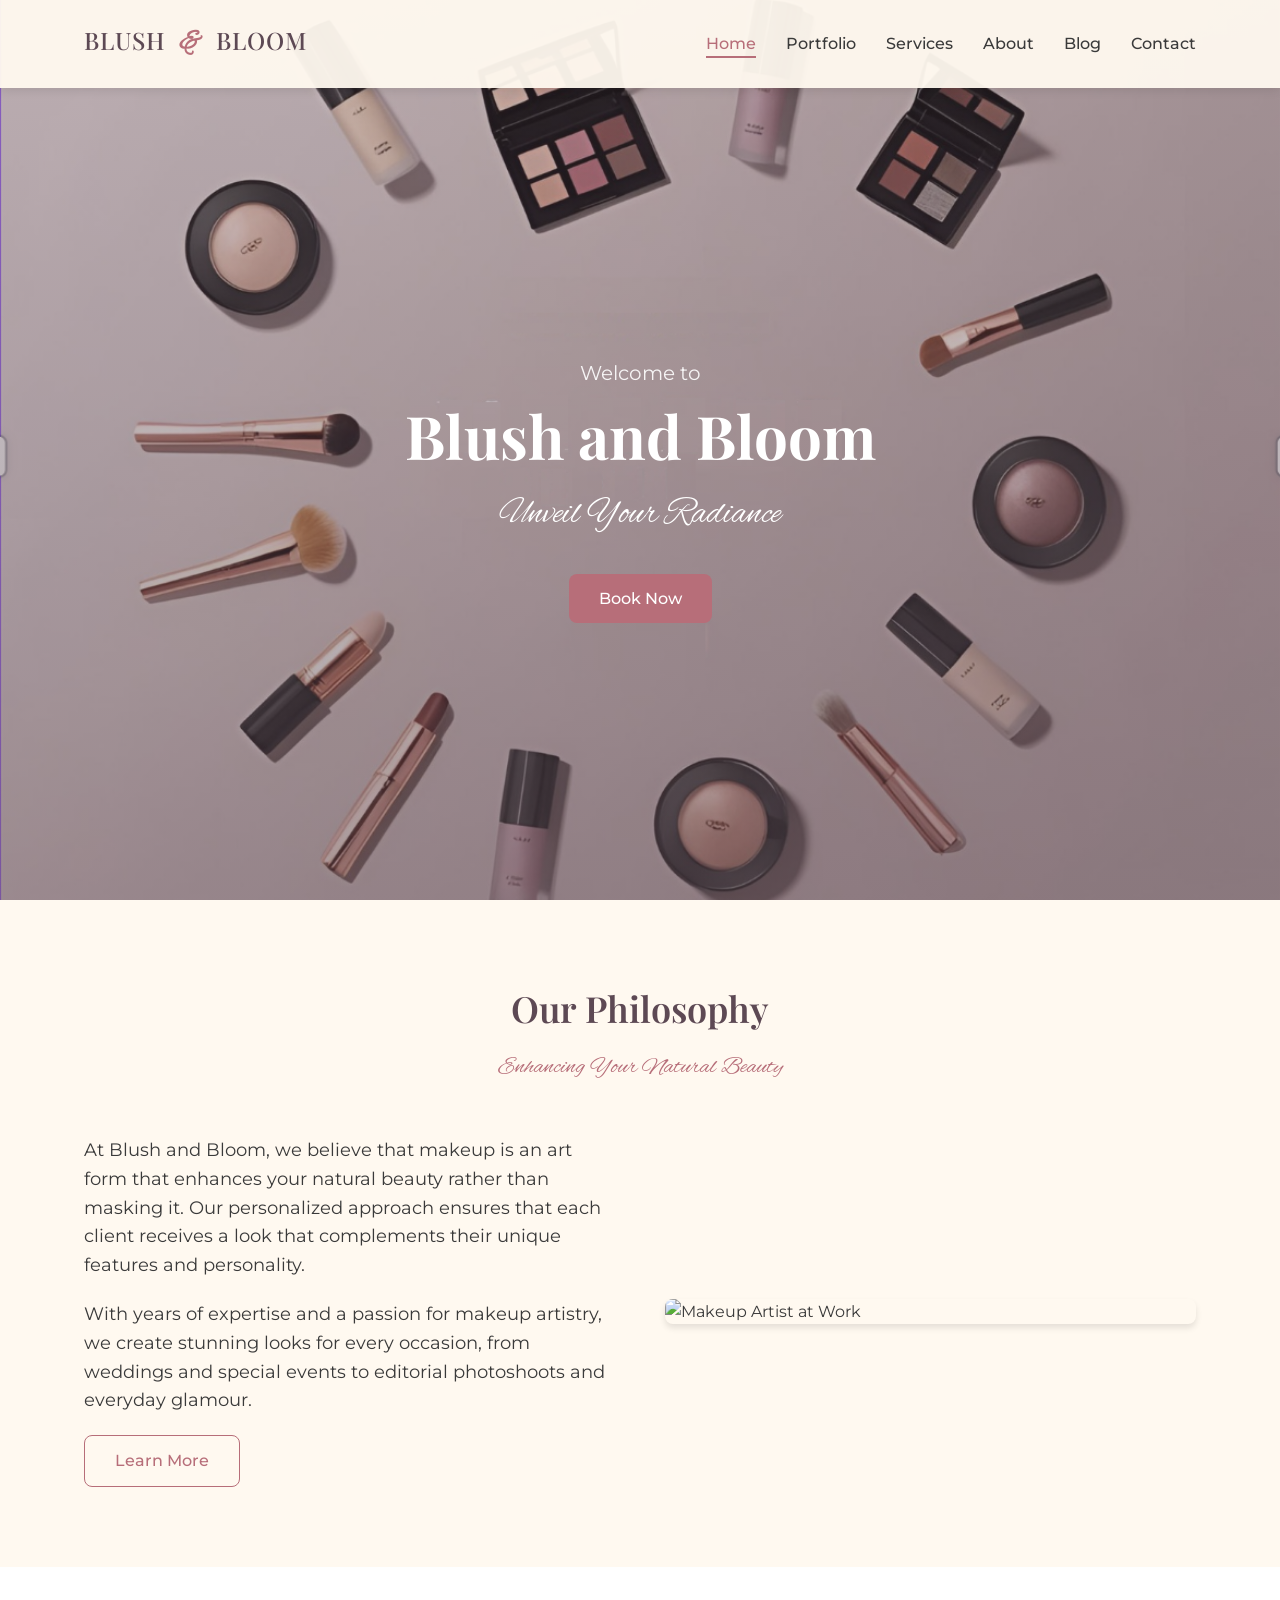
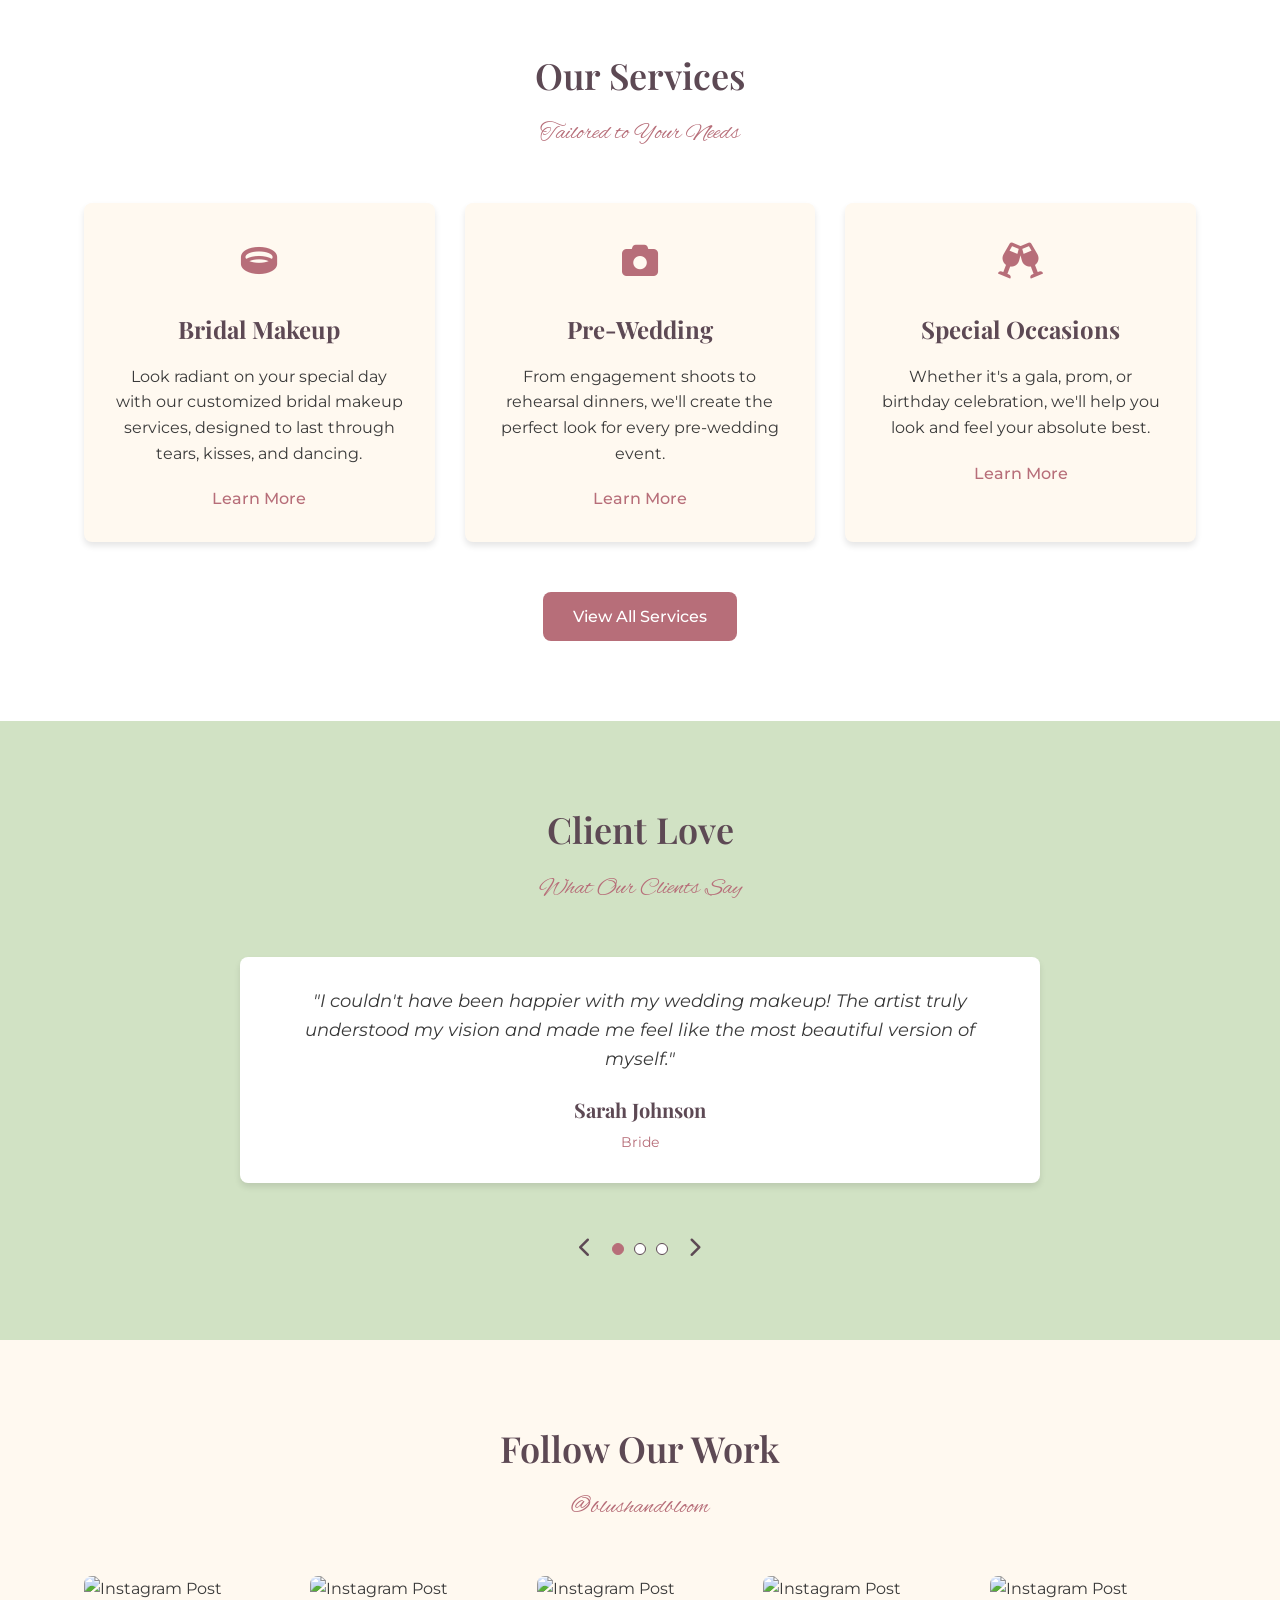
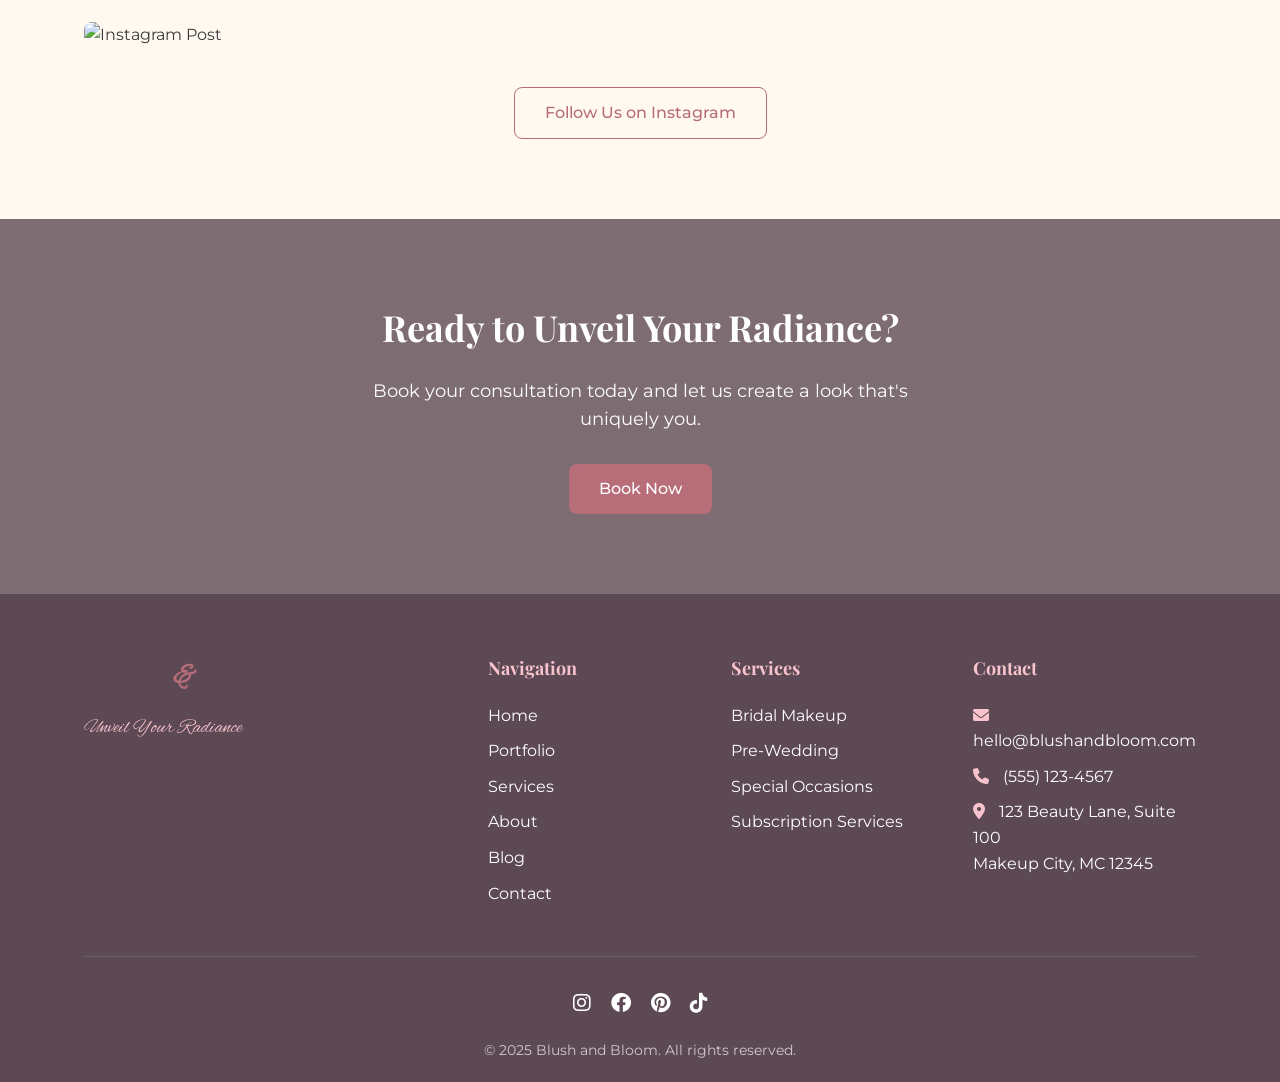
==== commit 9273d29a: "added image" ====
--- a/index.html
+++ b/index.html
@@ -37,6 +37,8 @@
     <main>
         <!-- Hero Section -->
         <section class="hero">
+            <img src="images/home/main.png" alt="Blush and Bloom Hero Image" class="hero-image">
+            <div class="hero-overlay"></div>
             <div class="hero-content">
                 <h2 class="hero-subtitle">Welcome to</h2>
                 <h1 class="hero-title">Blush and Bloom</h1>
--- a/css/styles.css
+++ b/css/styles.css
@@ -218,18 +218,41 @@
 /* ===== HERO SECTION ===== */
 .hero {
     height: 100vh;
-    background: linear-gradient(rgba(93, 73, 84, 0.3), rgba(93, 73, 84, 0.5)), url('https://source.unsplash.com/random/1920x1080/?makeup,beauty') no-repeat center center/cover;
+    position: relative;
     display: flex;
     align-items: center;
     justify-content: center;
     text-align: center;
     color: white;
     padding-top: 8rem;
+    overflow: hidden;
+}
+
+.hero-image {
+    position: absolute;
+    top: 0;
+    left: 0;
+    width: 100%;
+    height: 100%;
+    object-fit: cover;
+    z-index: 1;
+}
+
+.hero-overlay {
+    position: absolute;
+    top: 0;
+    left: 0;
+    width: 100%;
+    height: 100%;
+    background: linear-gradient(rgba(93, 73, 84, 0.3), rgba(93, 73, 84, 0.5));
+    z-index: 2;
 }
 
 .hero-content {
     max-width: 800px;
-    padding: 0 2rem;
+    padding: 2rem;
+    position: relative;
+    z-index: 3;
 }
 
 .hero-subtitle {
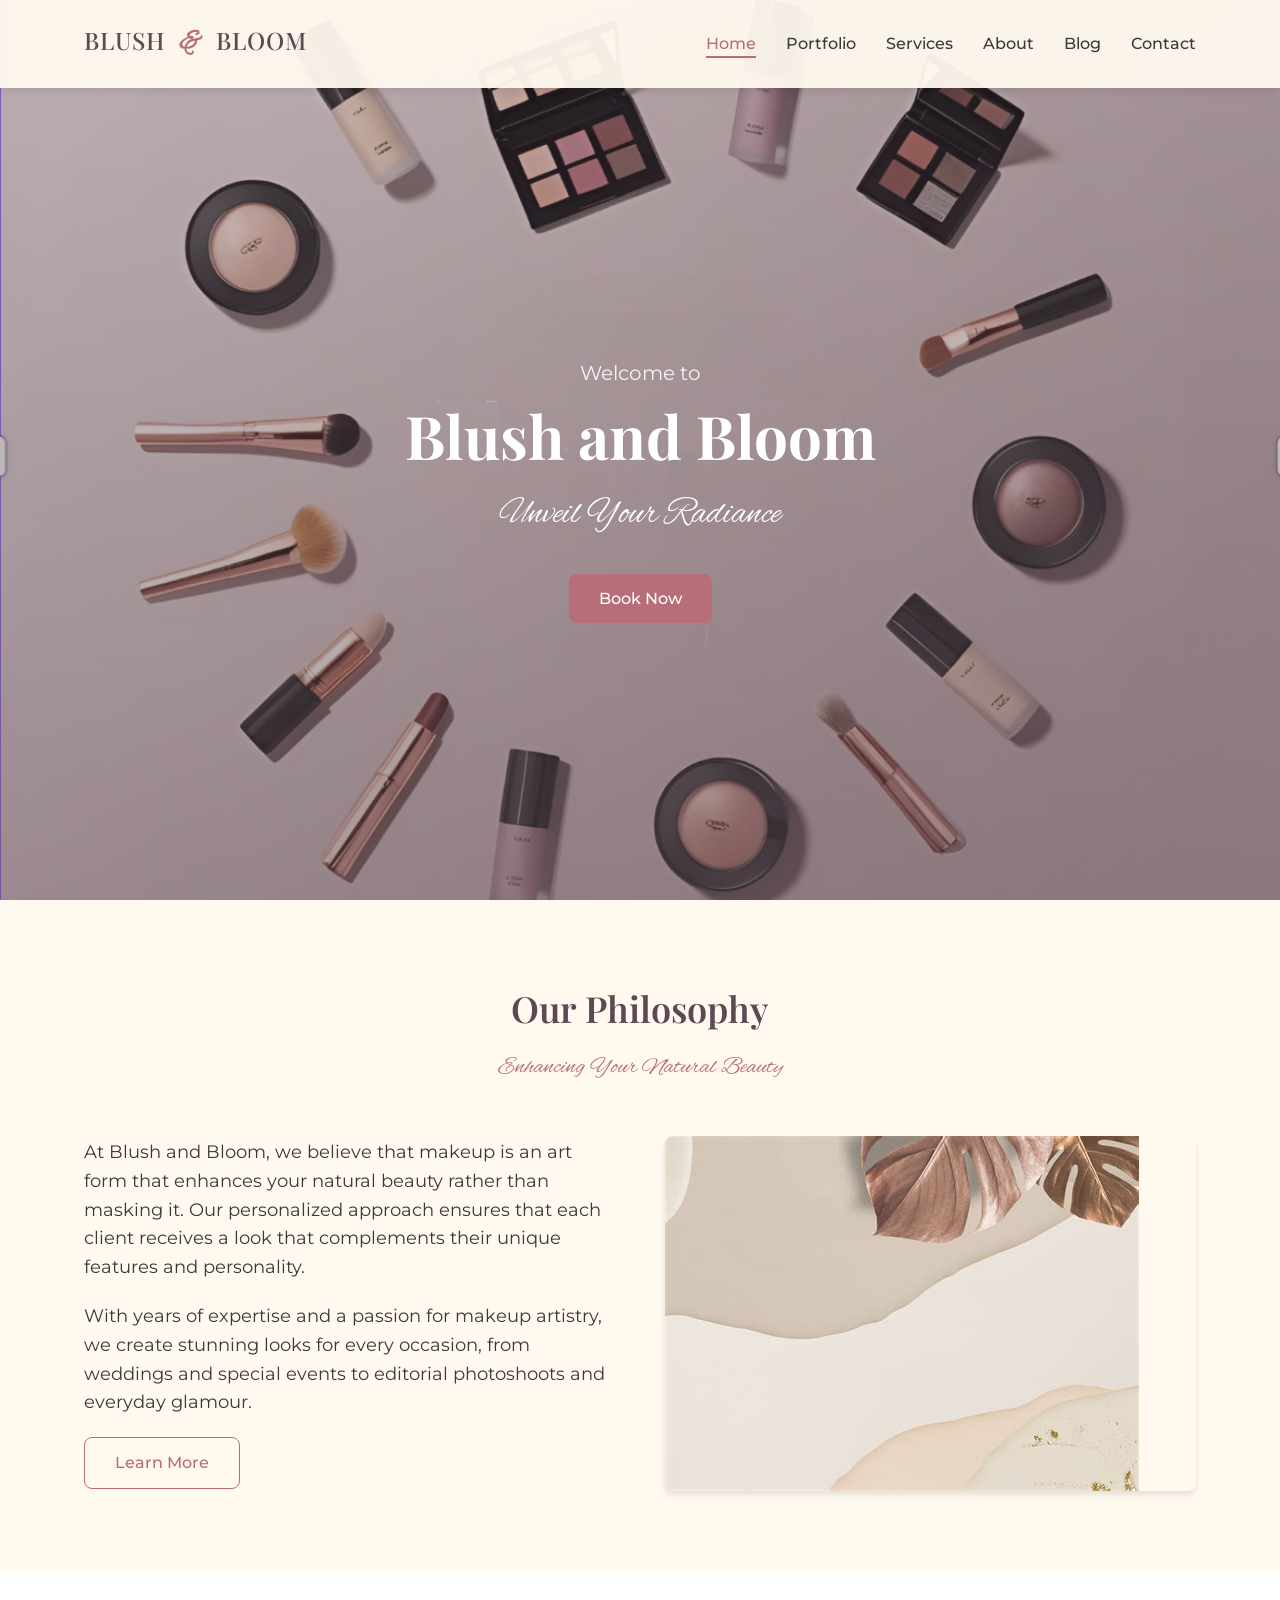
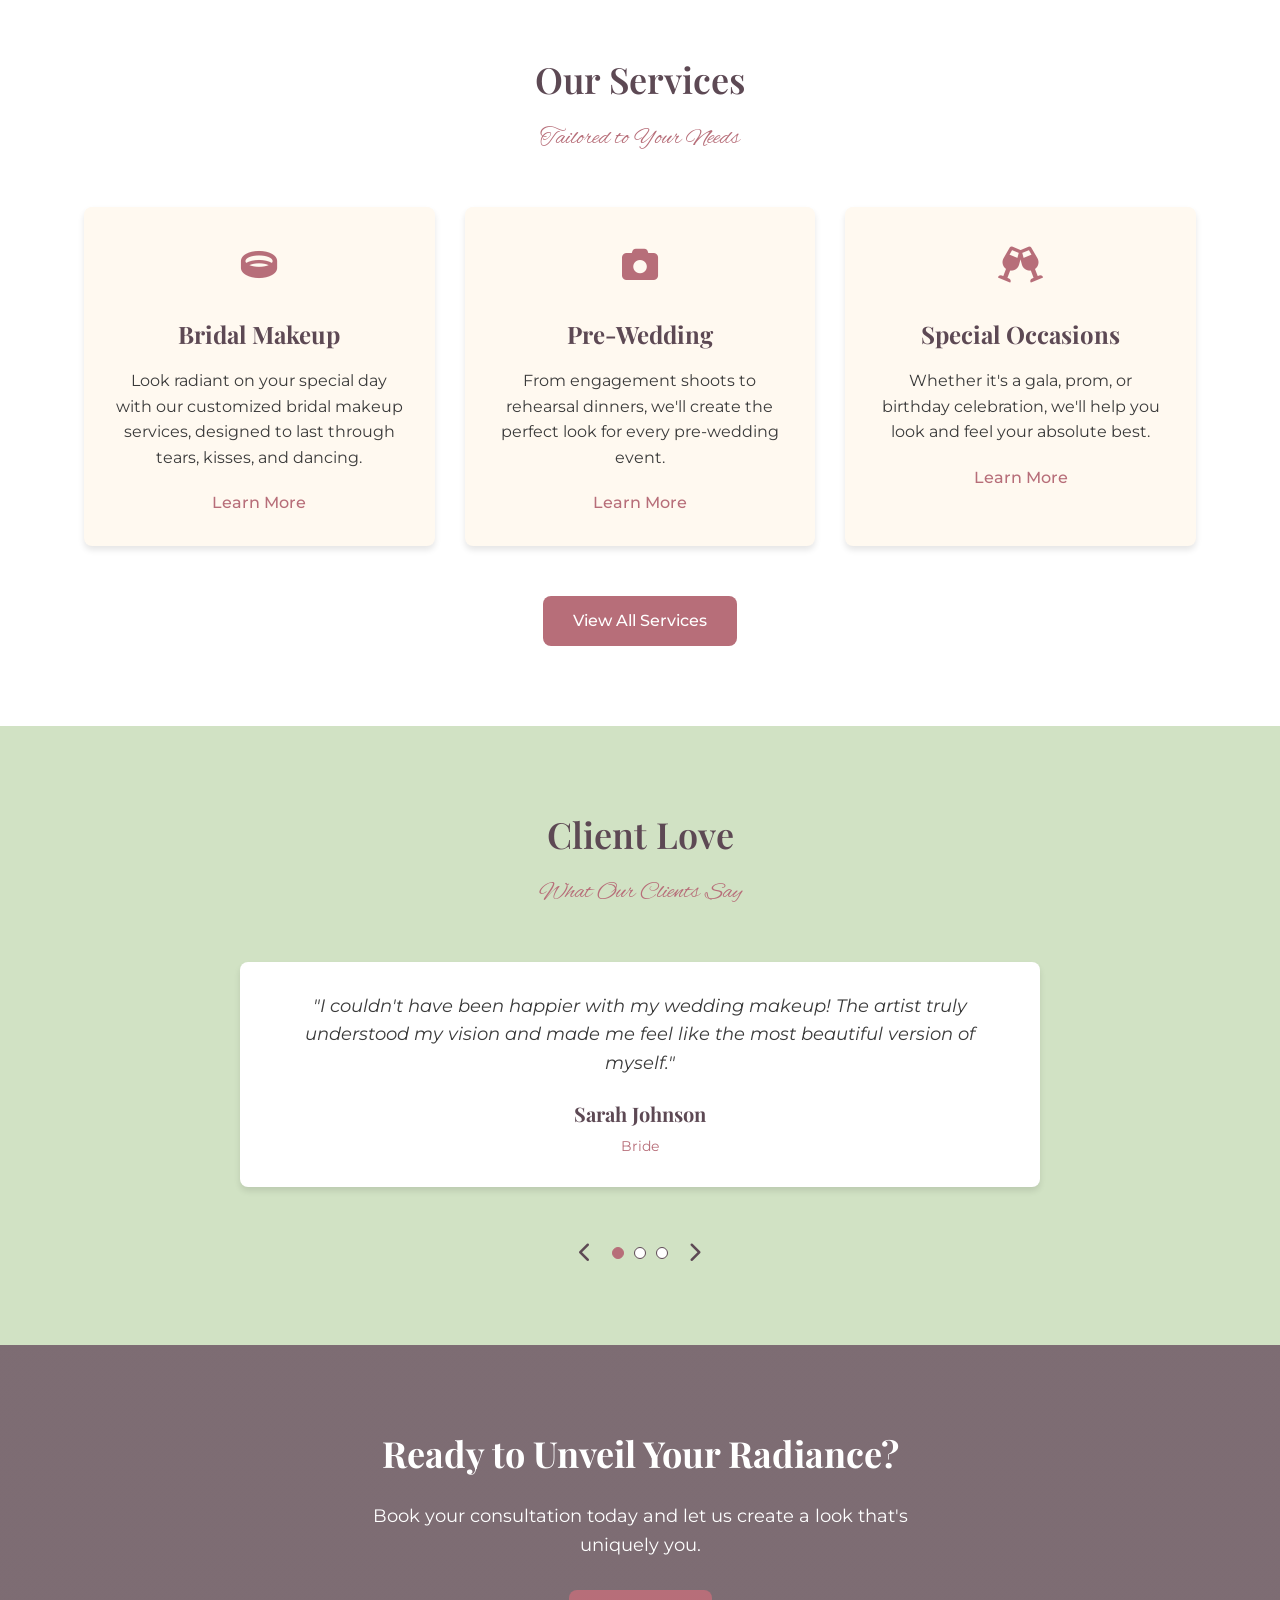
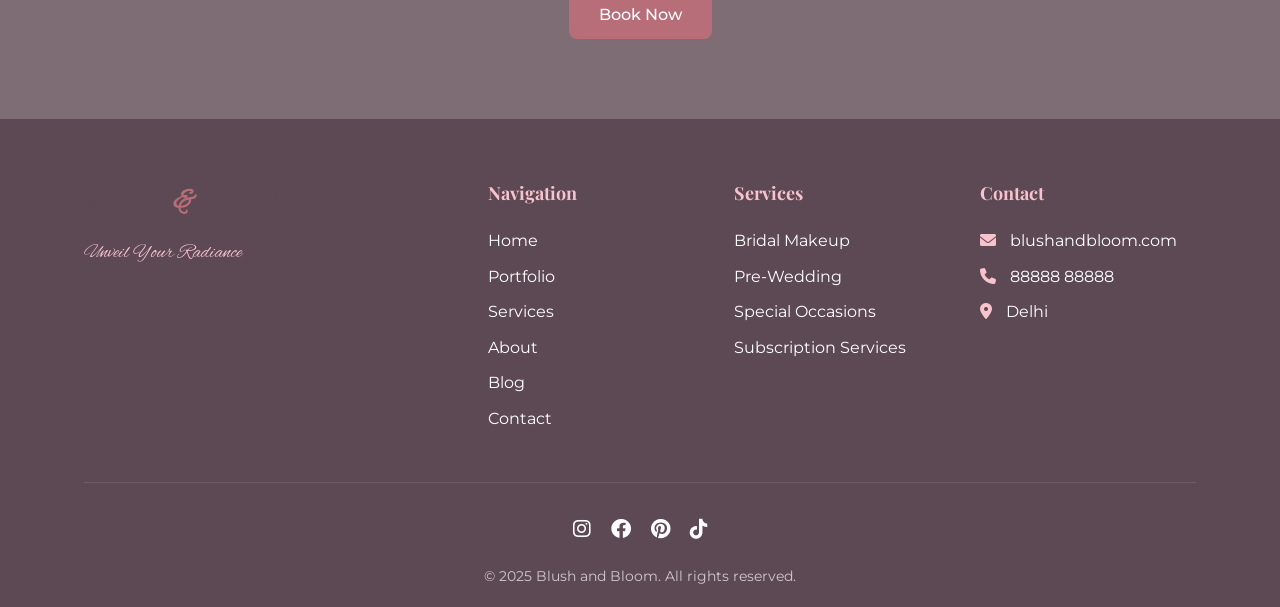
==== commit 041b4fa0: "images" ====
--- a/index.html
+++ b/index.html
@@ -61,7 +61,7 @@
                         <a href="about.html" class="btn btn-secondary">Learn More</a>
                     </div>
                     <div class="intro-image">
-                        <img src="https://source.unsplash.com/random/600x800/?makeup" alt="Makeup Artist at Work">
+                        <img src="images/home/proxy-image.jpeg" alt="Makeup Artist at Work">
                     </div>
                 </div>
             </div>
@@ -159,7 +159,7 @@
         </section>
 
         <!-- Instagram Feed Section -->
-        <section class="instagram section">
+        <!-- <section class="instagram section">
             <div class="container">
                 <div class="section-header">
                     <h2 class="section-title">Follow Our Work</h2>
@@ -189,7 +189,7 @@
                     <a href="https://instagram.com" target="_blank" class="btn btn-secondary">Follow Us on Instagram</a>
                 </div>
             </div>
-        </section>
+        </section> -->
 
         <!-- CTA Section -->
         <section class="cta section">
@@ -235,9 +235,9 @@
                     <div class="footer-column">
                         <h3 class="footer-heading">Contact</h3>
                         <ul class="footer-contact">
-                            <li><i class="fas fa-envelope"></i> hello@blushandbloom.com</li>
-                            <li><i class="fas fa-phone"></i> (555) 123-4567</li>
-                            <li><i class="fas fa-map-marker-alt"></i> 123 Beauty Lane, Suite 100<br>Makeup City, MC 12345</li>
+                            <li><i class="fas fa-envelope"></i> blushandbloom.com</li>
+                            <li><i class="fas fa-phone"></i> 88888 88888</li>
+                            <li><i class="fas fa-map-marker-alt"></i> Delhi</li>
                         </ul>
                     </div>
                 </div>
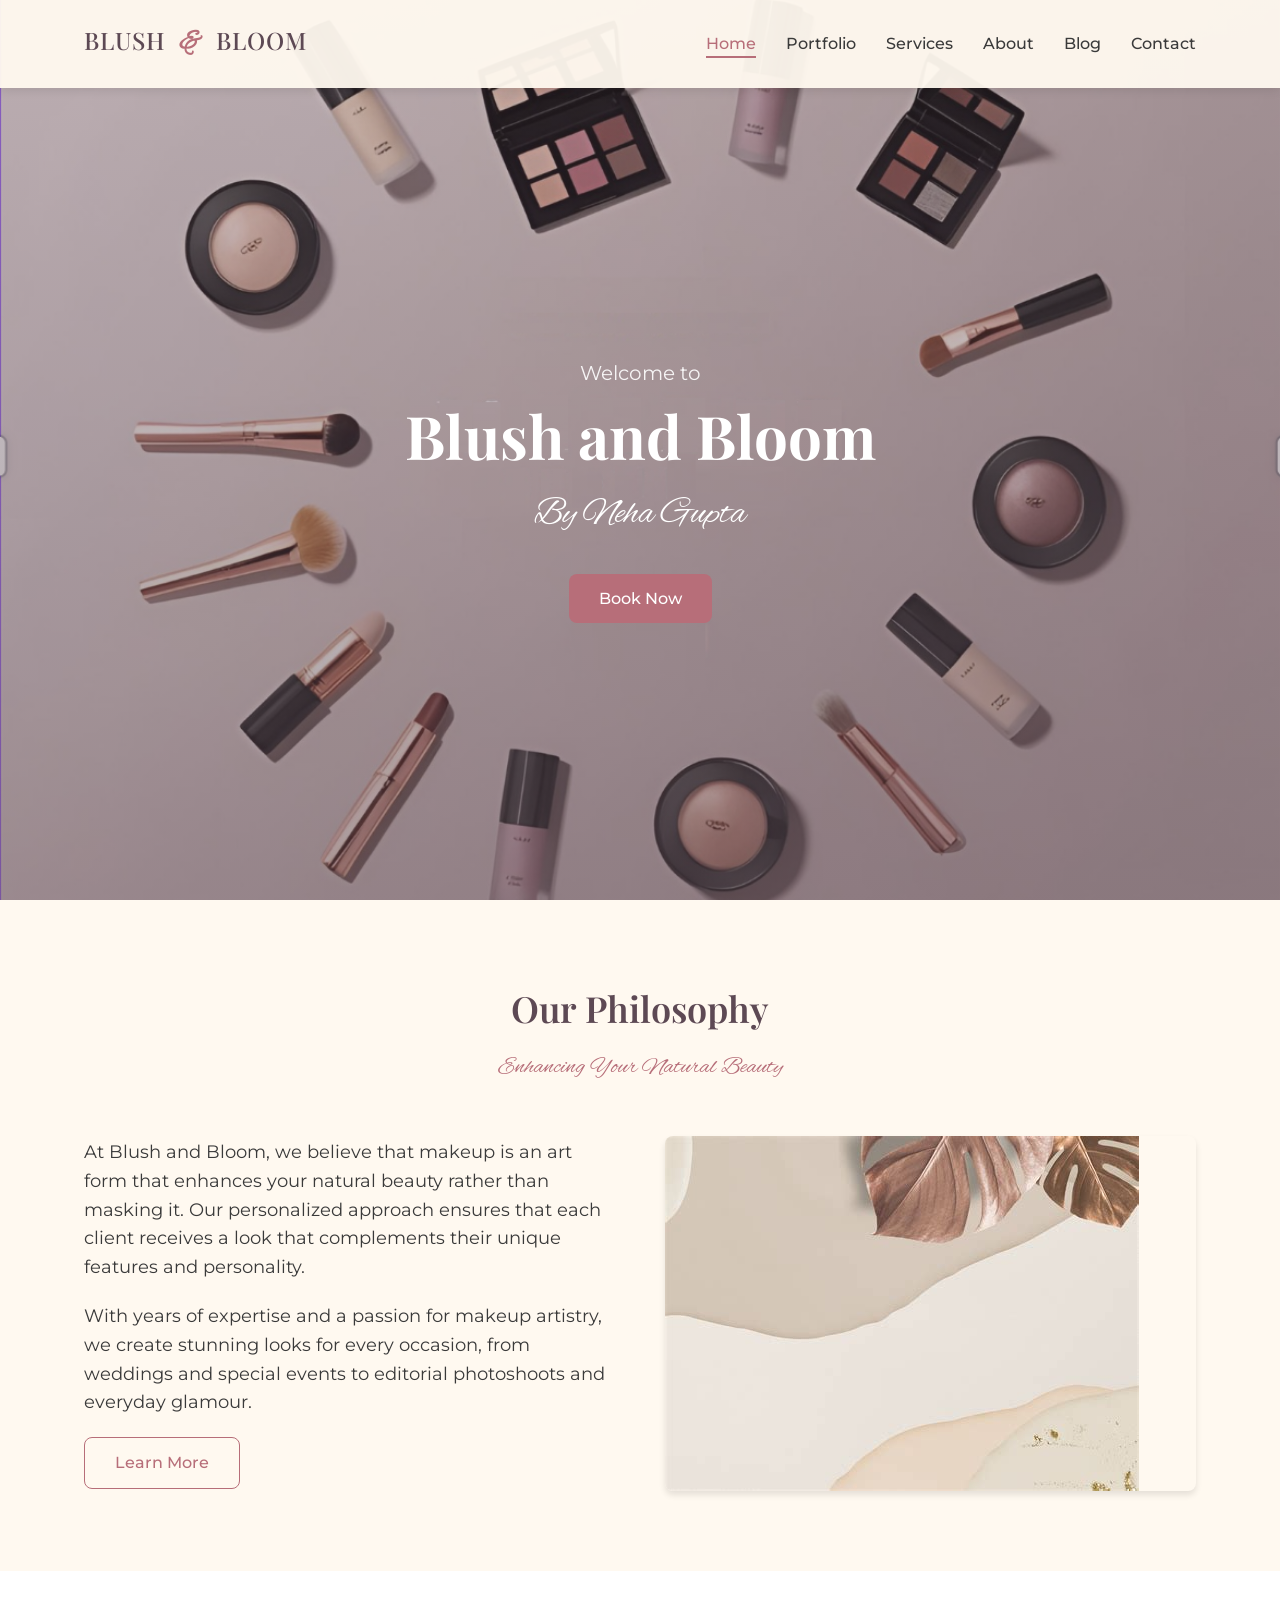
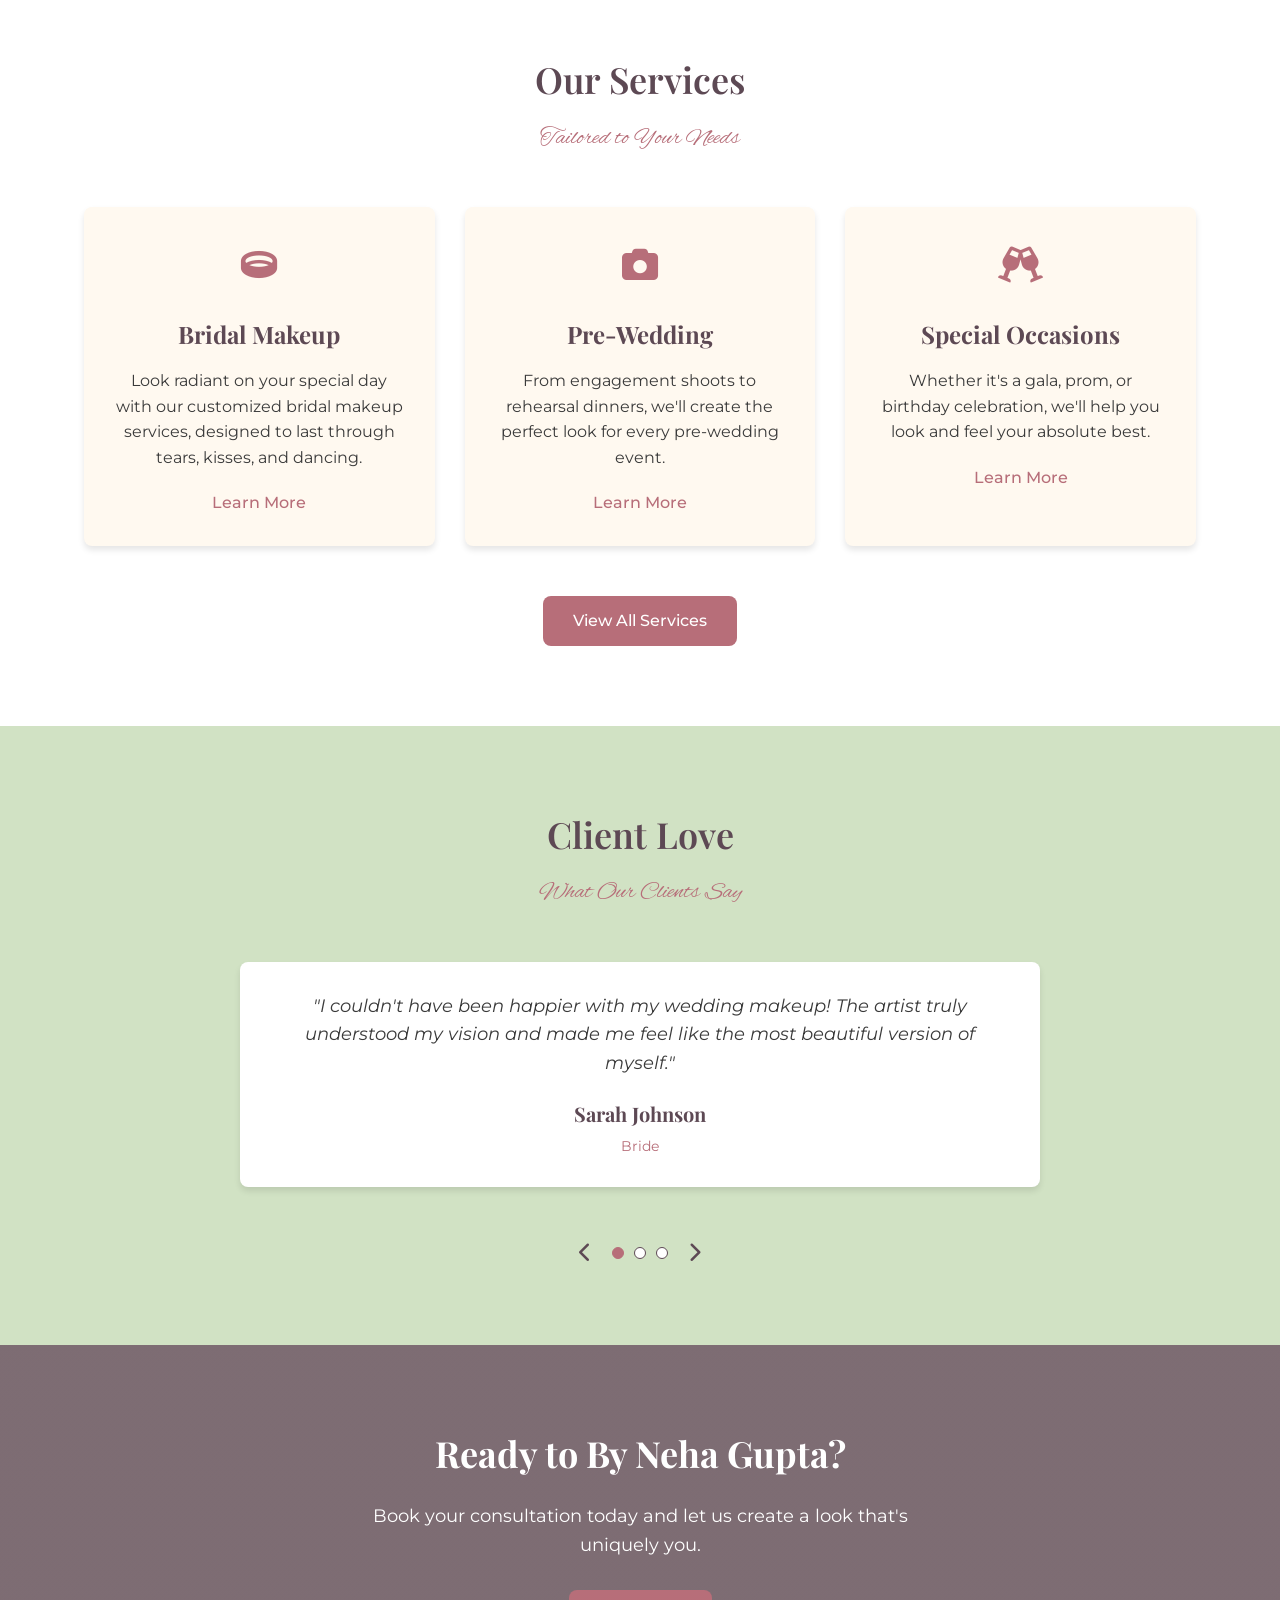
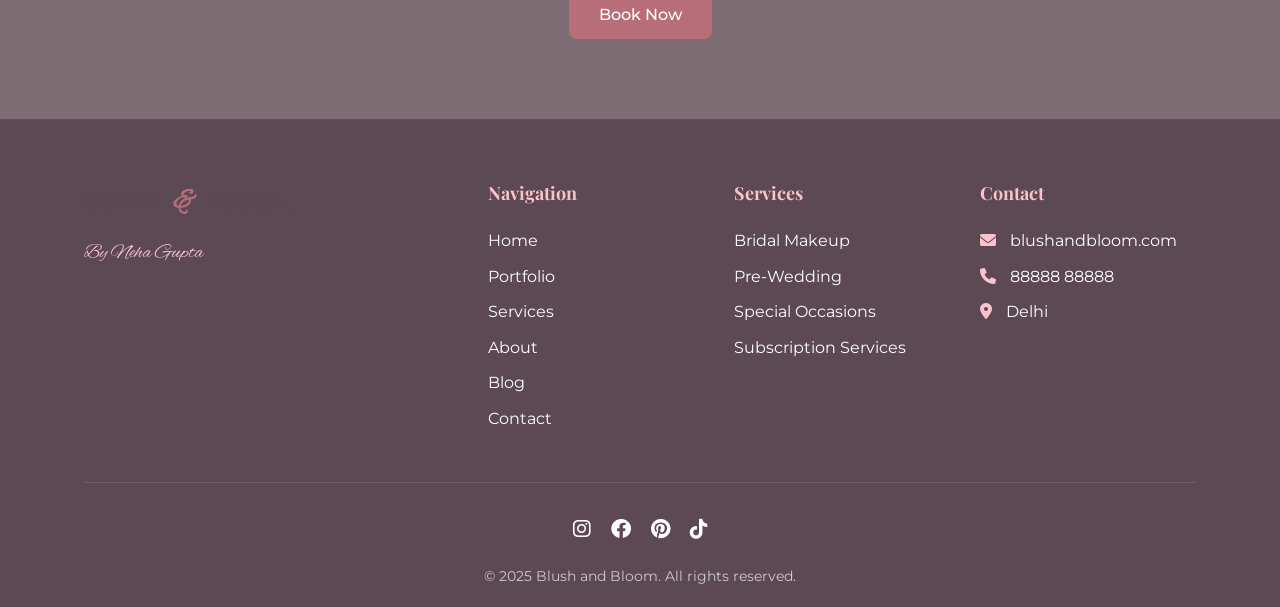
==== commit ead133d3: "updated name" ====
--- a/index.html
+++ b/index.html
@@ -3,7 +3,7 @@
 <head>
     <meta charset="UTF-8">
     <meta name="viewport" content="width=device-width, initial-scale=1.0">
-    <title>Blush and Bloom | Unveil Your Radiance</title>
+    <title>Blush and Bloom | By Neha Gupta</title>
     <link rel="stylesheet" href="css/styles.css">
     <link rel="preconnect" href="https://fonts.googleapis.com">
     <link rel="preconnect" href="https://fonts.gstatic.com" crossorigin>
@@ -42,7 +42,7 @@
             <div class="hero-content">
                 <h2 class="hero-subtitle">Welcome to</h2>
                 <h1 class="hero-title">Blush and Bloom</h1>
-                <p class="hero-tagline">Unveil Your Radiance</p>
+                <p class="hero-tagline">By Neha Gupta</p>
                 <a href="contact.html" class="btn btn-primary">Book Now</a>
             </div>
         </section>
@@ -195,7 +195,7 @@
         <section class="cta section">
             <div class="container">
                 <div class="cta-content">
-                    <h2 class="cta-title">Ready to Unveil Your Radiance?</h2>
+                    <h2 class="cta-title">Ready to By Neha Gupta?</h2>
                     <p class="cta-text">Book your consultation today and let us create a look that's uniquely you.</p>
                     <a href="contact.html" class="btn btn-primary">Book Now</a>
                 </div>
@@ -209,7 +209,7 @@
             <div class="footer-content">
                 <div class="footer-logo">
                     <h2><span class="logo-text">BLUSH</span> <span class="logo-and">&</span> <span class="logo-text">BLOOM</span></h2>
-                    <p class="footer-tagline">Unveil Your Radiance</p>
+                    <p class="footer-tagline">By Neha Gupta</p>
                 </div>
                 <div class="footer-links">
                     <div class="footer-column">
